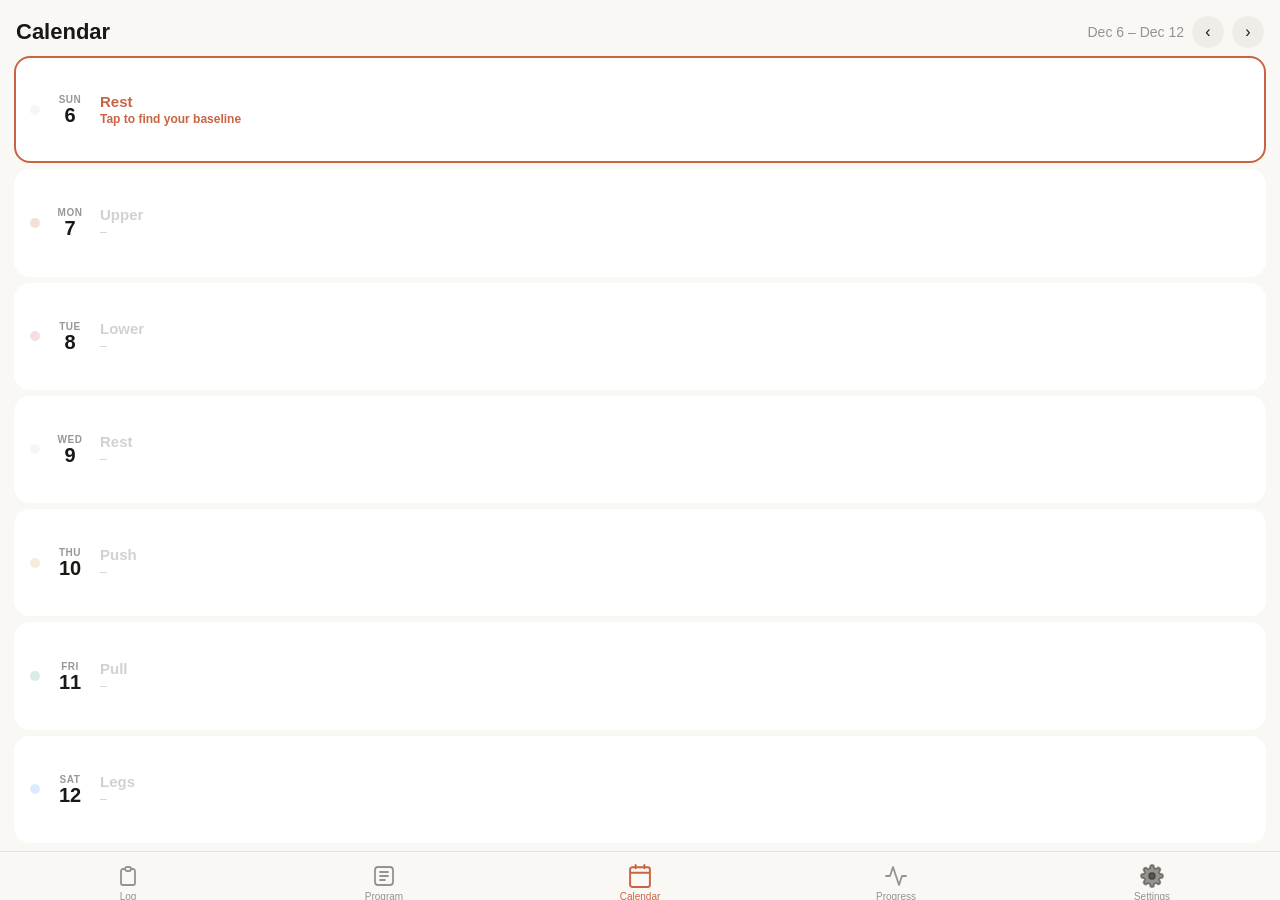
==== workout-app/index.html @ 788908d6 "Add workout PWA (v1.0) Co-Authored-By: Claude Sonnet 4.6 <noreply@anthropic.com>" ====
<!DOCTYPE html>
<html lang="en">
<head>
<meta charset="UTF-8"/>
<meta name="viewport" content="width=device-width,initial-scale=1,viewport-fit=cover"/>
<meta name="apple-mobile-web-app-capable" content="yes"/>
<meta name="apple-mobile-web-app-status-bar-style" content="black-translucent"/>
<meta name="apple-mobile-web-app-title" content="Lift"/>
<title>Lift</title>
<style>
:root{
  --bg:#1c1917;--s0:#262420;--s1:#262420;--s2:#302e2a;--s3:#3d3a36;
  --t1:#ece9e4;--t2:rgba(236,233,228,0.78);--t3:rgba(236,233,228,0.48);--t4:rgba(236,233,228,0.25);
  --accent:#c96442;--accent2:#a84e32;--green:#3a9e6e;--red:#d45a5a;--yellow:#c9a442;--blue:#5a95ff;
  --border:rgba(255,255,255,0.1);--divider:rgba(255,255,255,0.07);
  --tab-bg:rgba(24,22,19,0.96);
  --spring:cubic-bezier(0.32,0.72,0,1);
  --spring-bounce:cubic-bezier(0.34,1.56,0.64,1);
  --ease-out:cubic-bezier(0.25,0.46,0.45,0.94);
  --safe-top:env(safe-area-inset-top,44px);
  --safe-bot:env(safe-area-inset-bottom,34px);
  --tab:49px;
}
@media(prefers-color-scheme:light){:root{
  --bg:#faf8f5;--s0:#ffffff;--s1:#ffffff;--s2:#f0ede8;--s3:#e0dcd5;
  --t1:#1a1815;--t2:rgba(26,24,21,0.7);--t3:rgba(26,24,21,0.45);--t4:rgba(26,24,21,0.2);
  --border:rgba(0,0,0,0.09);--divider:rgba(0,0,0,0.07);
  --tab-bg:rgba(250,248,245,0.94);
}}
*,*::before,*::after{box-sizing:border-box;margin:0;padding:0;-webkit-tap-highlight-color:transparent}
html,body{height:100%;background:var(--bg);color:var(--t1);
  font-family:-apple-system,'Helvetica Neue',sans-serif;
  overscroll-behavior:none;touch-action:manipulation}

/* ── TAB BAR ── */
#tab-bar{position:fixed;bottom:0;left:0;right:0;
  height:calc(var(--tab) + var(--safe-bot));padding-bottom:var(--safe-bot);
  background:var(--tab-bg);backdrop-filter:blur(24px);-webkit-backdrop-filter:blur(24px);
  border-top:0.5px solid var(--border);
  display:flex;align-items:flex-start;padding-top:8px;z-index:100}
.tab{flex:1;display:flex;flex-direction:column;align-items:center;gap:3px;
  background:none;border:none;color:var(--t3);font-size:10px;font-family:inherit;
  cursor:pointer;padding:4px 0;transition:color 0.2s var(--ease-out)}
.tab.active{color:var(--accent)}
.tab svg{width:24px;height:24px;fill:currentColor;display:block;
  transition:transform 0.35s var(--spring-bounce)}
.tab.active svg{transform:scale(1.1)}

/* ── SECTIONS ── */
.section{display:none;position:fixed;inset:0;
  bottom:calc(var(--tab) + var(--safe-bot));
  overflow-y:auto;-webkit-overflow-scrolling:touch;
  padding-top:calc(var(--safe-top) + 8px)}
.section.active{display:block;animation:sectionIn 0.22s var(--ease-out) both}
@keyframes sectionIn{from{opacity:0;transform:translateY(4px)}to{opacity:1;transform:translateY(0)}}
#sec-calendar{overflow:hidden;display:none;flex-direction:column;
  padding:calc(var(--safe-top) + 12px) 0 8px}
#sec-calendar.active{display:flex}

/* ── PAGE HEADER ── */
.page-hdr{padding:4px 16px 10px;display:flex;align-items:center;justify-content:space-between}
.page-title{font-size:28px;font-weight:700;letter-spacing:-0.5px}
.icon-btn{background:var(--s2);border:none;color:var(--t1);
  width:32px;height:32px;border-radius:50%;font-size:16px;
  display:flex;align-items:center;justify-content:center;cursor:pointer;
  transition:transform 0.2s var(--spring-bounce),background 0.15s}
.icon-btn:active{transform:scale(0.88);background:var(--s3)}

/* ── CALENDAR ── */
#cal-header{display:flex;align-items:center;justify-content:space-between;padding:4px 16px 8px}
#cal-range{font-size:14px;color:var(--t3);font-weight:500}
#cal-cards{display:flex;flex-direction:column;gap:6px;flex:1;padding:0 14px}
.cal-day-card{background:var(--s1);border-radius:16px;padding:12px 14px;
  display:flex;align-items:center;gap:12px;cursor:pointer;position:relative;
  border:2px solid transparent;transition:border-color 0.15s;flex:1}
.cal-day-card.is-today-normal{border-color:var(--accent)}
.cal-day-card.is-past{opacity:0.5;cursor:default}
.cal-day-card.is-rest{opacity:0.45;cursor:default}

/* Pulsing baseline card */
.cal-day-card.is-today-baseline{
  border-color:var(--accent);
  animation:baselinePulse 2s var(--ease-out) infinite;
  cursor:pointer;
}
@keyframes baselinePulse{
  0%,100%{box-shadow:0 0 0 0 rgba(201,100,66,0.5)}
  50%{box-shadow:0 0 0 8px rgba(201,100,66,0)}
}
/* Pre-baseline cards are dimmed/blank */
.cal-day-card.pre-baseline .day-workout{color:var(--t4)}
.cal-day-card.pre-baseline .day-sub{color:var(--t4)}
.cal-day-card.pre-baseline .day-dot{opacity:0.2}

.day-dot{width:10px;height:10px;border-radius:50%;flex-shrink:0}
.dot-upper{background:var(--accent)}.dot-lower{background:var(--red)}
.dot-push{background:var(--yellow)}.dot-pull{background:var(--green)}
.dot-legs{background:var(--blue)}.dot-rest{background:var(--t4)}
.day-date{display:flex;flex-direction:column;align-items:center;min-width:36px}
.day-abbr{font-size:10px;font-weight:700;color:var(--t3);letter-spacing:0.05em}
.day-num{font-size:20px;font-weight:700;line-height:1}
.day-info{flex:1;min-width:0}
.day-workout{font-size:15px;font-weight:600}
.day-sub{font-size:12px;color:var(--t3);margin-top:2px}
.day-badge-row{display:flex;gap:5px;flex-shrink:0}
.wod-badge{font-size:11px;font-weight:700;padding:3px 8px;border-radius:20px;letter-spacing:0.03em}
.wod-upper{background:rgba(201,100,66,0.18);color:var(--accent)}
.wod-lower{background:rgba(212,90,90,0.15);color:var(--red)}
.wod-push{background:rgba(201,164,66,0.15);color:var(--yellow)}
.wod-pull{background:rgba(58,158,110,0.15);color:var(--green)}
.wod-legs{background:rgba(90,149,255,0.15);color:var(--blue)}
.done-chip{font-size:10px;font-weight:700;padding:3px 7px;border-radius:20px;
  background:rgba(58,158,110,0.15);color:var(--green)}

/* ── PROGRAM TAB ── */
.block-hdr{font-size:12px;font-weight:700;color:var(--t3);
  letter-spacing:0.06em;text-transform:uppercase;padding:10px 16px 4px}
.prog-day-row{background:var(--s1);border-radius:14px;margin:0 14px 8px;
  display:flex;align-items:center;padding:13px 15px;gap:12px;
  cursor:pointer;border:1.5px solid transparent}
.prog-day-row.active-day{border-color:var(--accent)}
.prog-day-icon{font-size:22px;width:38px;text-align:center;flex-shrink:0}
.prog-day-info{flex:1;min-width:0}
.prog-day-name{font-size:15px;font-weight:600}
.prog-day-meta{font-size:12px;color:var(--t3);margin-top:2px}
.week-scroll{display:flex;gap:6px;padding:8px 14px 10px;
  overflow-x:auto;-webkit-overflow-scrolling:touch;scrollbar-width:none}
.week-scroll::-webkit-scrollbar{display:none}
.week-pill{flex-shrink:0;padding:6px 14px;border-radius:20px;
  font-size:13px;font-weight:600;background:var(--s2);color:var(--t3);
  border:none;cursor:pointer;transition:all 0.15s}
.week-pill.active{background:var(--accent);color:#fff}
.week-pill.current-wk{outline:1.5px solid var(--accent)}

/* ── BASELINE WIZARD ── */
#baseline-overlay{
  position:fixed;inset:0;z-index:600;
  background:var(--bg);
  display:none;flex-direction:column;
  padding-top:var(--safe-top);padding-bottom:var(--safe-bot);
}
#baseline-overlay.open{display:flex}
#bz-top{display:flex;align-items:center;justify-content:space-between;
  padding:10px 18px 8px;border-bottom:0.5px solid var(--border);flex-shrink:0}
#bz-step-label{font-size:13px;font-weight:700;color:var(--t3);letter-spacing:0.05em;text-transform:uppercase}
#bz-close{background:var(--s2);color:var(--t2);border:none;
  padding:6px 14px;border-radius:20px;font-size:13px;font-weight:600;cursor:pointer}
#bz-progress-bar-bg{height:3px;background:var(--s3);flex-shrink:0}
#bz-progress-bar{height:3px;background:var(--accent);transition:width 0.4s var(--spring)}
#bz-body{flex:1;display:flex;flex-direction:column;overflow-y:auto;-webkit-overflow-scrolling:touch}

/* Intro screen */
#bz-intro{
  flex:1;display:flex;flex-direction:column;
  align-items:center;justify-content:center;
  padding:32px 28px;text-align:center;gap:0;
}
.bz-big-icon{font-size:72px;margin-bottom:20px}
.bz-intro-title{font-size:28px;font-weight:800;letter-spacing:-0.5px;margin-bottom:12px}
.bz-intro-sub{font-size:16px;color:var(--t2);line-height:1.55;margin-bottom:32px}
.bz-step-list{width:100%;display:flex;flex-direction:column;gap:10px;margin-bottom:32px;text-align:left}
.bz-step-item{display:flex;align-items:center;gap:12px;
  background:var(--s1);border-radius:14px;padding:13px 15px}
.bz-step-num{width:28px;height:28px;border-radius:50%;background:var(--accent);
  color:#fff;font-size:13px;font-weight:700;
  display:flex;align-items:center;justify-content:center;flex-shrink:0}
.bz-step-text{font-size:14px;font-weight:600}

/* Exercise test screen */
#bz-test{flex:1;display:flex;flex-direction:column;padding:20px 20px 0}
.bz-ex-icon{font-size:48px;margin-bottom:8px}
.bz-ex-name{font-size:26px;font-weight:800;letter-spacing:-0.5px;margin-bottom:6px}
.bz-ex-desc{font-size:14px;color:var(--t3);margin-bottom:20px;line-height:1.4}
.bz-ramp{background:var(--s1);border-radius:14px;padding:14px 15px;margin-bottom:16px}
.bz-ramp-title{font-size:12px;font-weight:700;color:var(--t3);text-transform:uppercase;
  letter-spacing:0.06em;margin-bottom:10px}
.bz-ramp-row{display:flex;justify-content:space-between;align-items:center;
  padding:6px 0;border-bottom:0.5px solid var(--divider);font-size:13px}
.bz-ramp-row:last-child{border-bottom:none}
.bz-ramp-set{color:var(--t3);font-weight:600}
.bz-ramp-load{color:var(--t2);font-weight:700}
.bz-max-label{font-size:14px;font-weight:700;color:var(--t2);margin-bottom:12px}
.bz-max-inputs{display:flex;gap:10px;margin-bottom:10px}
.bz-max-field{flex:1;display:flex;flex-direction:column;gap:4px}
.bz-max-field label{font-size:11px;font-weight:700;color:var(--t3);
  text-transform:uppercase;letter-spacing:0.06em;text-align:center}
.bz-max-input{
  background:var(--s2);border:2px solid transparent;border-radius:14px;
  padding:14px 10px;font-size:36px;font-weight:800;
  color:var(--t1);text-align:center;width:100%;
  font-family:inherit;-webkit-appearance:none;outline:none;
  transition:border-color 0.15s;font-variant-numeric:tabular-nums;
}
.bz-max-input:focus{border-color:var(--accent)}
.bz-max-input::placeholder{color:var(--t4)}
.bz-e1rm-result{
  background:rgba(201,100,66,0.1);border:1px solid rgba(201,100,66,0.25);
  border-radius:12px;padding:12px 15px;
  display:none;align-items:center;justify-content:space-between;
  margin-bottom:4px;
}
.bz-e1rm-result.show{display:flex}
.bz-e1rm-label{font-size:13px;color:var(--t2)}
.bz-e1rm-val{font-size:22px;font-weight:800;color:var(--accent)}
.bz-skip{font-size:13px;color:var(--t3);background:none;border:none;
  padding:10px 4px;cursor:pointer;text-decoration:underline;margin-top:4px}

/* Summary screen */
#bz-summary{flex:1;padding:20px 20px 0}
.bz-summary-title{font-size:24px;font-weight:800;margin-bottom:6px}
.bz-summary-sub{font-size:14px;color:var(--t3);margin-bottom:20px}
.bz-max-card{background:var(--s1);border-radius:14px;overflow:hidden;margin-bottom:14px}
.bz-max-row{display:flex;align-items:center;justify-content:space-between;
  padding:12px 15px;border-bottom:0.5px solid var(--divider)}
.bz-max-row:last-child{border-bottom:none}
.bz-max-ex{font-size:14px;font-weight:600}
.bz-max-nums{display:flex;align-items:baseline;gap:6px}
.bz-max-1rm{font-size:18px;font-weight:800;color:var(--accent)}
.bz-max-unit{font-size:12px;color:var(--t3)}
.bz-preview-title{font-size:14px;font-weight:700;color:var(--t3);
  text-transform:uppercase;letter-spacing:0.06em;margin-bottom:10px}
.bz-preview-card{background:var(--s1);border-radius:14px;overflow:hidden;margin-bottom:20px}
.bz-preview-row{display:flex;align-items:center;justify-content:space-between;
  padding:10px 15px;border-bottom:0.5px solid var(--divider);font-size:13px}
.bz-preview-row:last-child{border-bottom:none}
.bz-preview-ex{color:var(--t2)}
.bz-preview-wt{font-weight:700;color:var(--accent)}

/* Bottom CTA */
#bz-cta{padding:12px 20px;flex-shrink:0;border-top:0.5px solid var(--border)}
#bz-cta-btn{
  width:100%;padding:18px;border-radius:18px;
  background:var(--accent);color:#fff;font-size:18px;font-weight:800;
  border:none;cursor:pointer;
  transition:transform 0.15s var(--spring-bounce),background 0.1s;
  letter-spacing:0.02em;
}
#bz-cta-btn:active{transform:scale(0.97);background:var(--accent2)}
#bz-cta-btn.green{background:var(--green)}

/* ── LIVE WORKOUT ── */
#live-overlay{position:fixed;inset:0;z-index:500;background:var(--bg);
  display:none;flex-direction:column;padding-top:var(--safe-top)}
#live-overlay.open{display:flex}
#live-topbar{display:flex;align-items:center;justify-content:space-between;
  padding:10px 18px 8px;border-bottom:0.5px solid var(--border);flex-shrink:0}
#live-wod-label{font-size:13px;font-weight:700;color:var(--t3);letter-spacing:0.05em;text-transform:uppercase}
#live-elapsed{font-size:13px;color:var(--t3);font-variant-numeric:tabular-nums}
#live-end-btn{background:var(--s2);color:var(--t2);border:none;
  padding:6px 14px;border-radius:20px;font-size:13px;font-weight:600;cursor:pointer}
#live-progress-wrap{padding:10px 18px 6px;flex-shrink:0}
#live-progress-label{font-size:13px;color:var(--t3);margin-bottom:6px}
#live-progress-bar-bg{height:4px;background:var(--s3);border-radius:2px}
#live-progress-bar{height:4px;border-radius:2px;background:var(--accent);
  transition:width 0.4s var(--spring)}
#live-ex-name{font-size:22px;font-weight:700;padding:12px 20px 2px;line-height:1.2;flex-shrink:0}
#live-set-label{font-size:13px;color:var(--t3);padding:0 20px 8px;flex-shrink:0}

/* Weight/reps big inputs */
#live-inputs{flex:1;display:flex;flex-direction:column;
  align-items:center;justify-content:center;padding:0 20px}
.live-field-block{width:100%;display:flex;flex-direction:column;align-items:center;
  padding:14px 0;border-bottom:1px solid var(--divider)}
.live-field-block:last-child{border-bottom:none}
.live-field-label{font-size:12px;color:var(--t3);font-weight:700;
  text-transform:uppercase;letter-spacing:0.06em;margin-bottom:4px}
.live-big-input{font-size:72px;font-weight:800;letter-spacing:-2px;
  background:none;border:none;outline:none;color:var(--t1);
  width:100%;text-align:center;line-height:1;
  font-variant-numeric:tabular-nums;caret-color:var(--accent);-webkit-appearance:none}
.live-big-input::placeholder{color:var(--t4)}
.live-suggest{font-size:13px;color:var(--t3);margin-top:3px;min-height:18px;text-align:center}
.live-suggest b{color:var(--accent)}
.live-suggest .src-tag{font-size:10px;background:rgba(201,100,66,0.12);
  color:var(--accent);padding:2px 6px;border-radius:10px;margin-left:4px;font-weight:700}
.live-nudge-row{display:flex;margin-top:10px;width:100%;gap:6px}
.live-nudge{flex:1;padding:16px 0;
  background:var(--s2);color:var(--t1);font-size:18px;font-weight:700;
  border:none;border-radius:14px;cursor:pointer;
  transition:background 0.12s,transform 0.1s;font-family:inherit}
.live-nudge:active{background:var(--s3);transform:scale(0.95)}

/* Rest timer overlay */
#rest-overlay{position:absolute;inset:0;z-index:10;background:var(--bg);
  display:none;flex-direction:column;align-items:center;justify-content:center}
#rest-overlay.show{display:flex}
#rest-big-timer{font-size:110px;font-weight:800;letter-spacing:-4px;
  color:var(--accent);font-variant-numeric:tabular-nums;line-height:1}
#rest-next-ex{font-size:15px;color:var(--t3);margin-top:6px;margin-bottom:40px;text-align:center;padding:0 20px}
#rest-skip-btn{padding:16px 48px;border-radius:50px;
  background:var(--s2);color:var(--t2);font-size:17px;font-weight:700;border:none;cursor:pointer}
#rest-add-btn{margin-top:12px;padding:10px 28px;border-radius:50px;
  background:none;color:var(--t3);font-size:14px;font-weight:600;
  border:1px solid var(--border);cursor:pointer}

#live-nav-row{display:flex;align-items:center;justify-content:space-between;
  padding:0 20px 4px;flex-shrink:0}
.live-nav-btn{background:none;border:none;color:var(--t3);font-size:14px;font-weight:600;
  padding:8px 4px;cursor:pointer}
#live-done-wrap{padding:12px 20px;padding-bottom:calc(var(--safe-bot) + 12px);flex-shrink:0}
#live-done-btn{width:100%;padding:18px;border-radius:18px;
  background:var(--accent);color:#fff;font-size:18px;font-weight:800;
  border:none;cursor:pointer;
  transition:transform 0.15s var(--spring-bounce),background 0.1s;letter-spacing:0.02em}
#live-done-btn:active{transform:scale(0.96);background:var(--accent2)}
#live-done-btn.all-done{background:var(--green)}

/* ── LOG / PROGRESS / SETTINGS ── */
.log-entry{background:var(--s1);border-radius:16px;margin:0 14px 8px;cursor:pointer;overflow:hidden}
.log-entry-hdr{display:flex;align-items:center;justify-content:space-between;padding:13px 15px}
.log-entry-date{font-size:15px;font-weight:600}
.log-stats{padding:0 15px 11px;display:flex;gap:14px}
.log-stat{font-size:12px;color:var(--t3)}
.log-stat b{color:var(--t2);font-weight:600}
.pr-card{background:var(--s1);border-radius:16px;margin:0 14px 8px;overflow:hidden}
.pr-card-hdr{padding:13px 15px 6px;display:flex;align-items:baseline;justify-content:space-between}
.pr-ex-name{font-size:15px;font-weight:600}
.pr-best{font-size:13px;color:var(--accent);font-weight:700}
.pr-latest{font-size:12px;color:var(--t3);padding:0 15px 6px}
.pr-canvas-wrap{padding:0 10px 10px;height:80px}
canvas.pr-chart{width:100%;height:80px;display:block}
.settings-sec{margin:0 14px 16px}
.settings-lbl{font-size:12px;font-weight:700;color:var(--t3);
  text-transform:uppercase;letter-spacing:0.06em;padding:0 2px 6px}
.settings-card{background:var(--s1);border-radius:14px;overflow:hidden}
.settings-row{display:flex;align-items:center;padding:13px 15px;
  border-bottom:0.5px solid var(--divider);gap:10px}
.settings-row:last-child{border-bottom:none}
.settings-row-label{flex:1;font-size:15px}
.settings-row-val{font-size:14px;color:var(--t3)}

/* ── LOG DETAIL MODAL ── */
.modal-overlay{position:fixed;inset:0;z-index:300;
  background:rgba(0,0,0,0.55);backdrop-filter:blur(6px);-webkit-backdrop-filter:blur(6px);
  display:none;align-items:flex-end}
.modal-overlay.open{display:flex}
.modal-sheet{width:100%;background:var(--s1);border-radius:22px 22px 0 0;
  max-height:82vh;display:flex;flex-direction:column;
  padding-bottom:var(--safe-bot);
  transform:translateY(100%);transition:transform 0.32s var(--spring)}
.modal-overlay.open .modal-sheet{transform:none}
.modal-handle{width:36px;height:4px;border-radius:2px;background:var(--t4);margin:10px auto 6px;flex-shrink:0}
.modal-title{font-size:17px;font-weight:700;padding:6px 18px 10px;flex-shrink:0}
.modal-body{overflow-y:auto;-webkit-overflow-scrolling:touch;flex:1;padding:0 18px 10px}

/* ── MISC ── */
.empty{display:flex;flex-direction:column;align-items:center;
  padding:60px 24px;gap:10px;color:var(--t3);text-align:center}
.empty-icon{font-size:48px}
.empty-title{font-size:18px;font-weight:700;color:var(--t2)}
.empty-sub{font-size:14px;line-height:1.5}
.prog-bar-wrap{background:var(--s3);border-radius:4px;height:5px;margin:6px 0}
.prog-bar{height:5px;border-radius:4px;background:var(--accent);transition:width 0.4s var(--spring)}
#toast{position:fixed;bottom:calc(var(--tab) + var(--safe-bot) + 10px);
  left:50%;transform:translateX(-50%) translateY(16px);
  background:var(--s3);color:var(--t1);padding:10px 18px;border-radius:30px;
  font-size:14px;font-weight:600;opacity:0;transition:all 0.22s var(--spring);
  pointer-events:none;z-index:600;white-space:nowrap;
  box-shadow:0 4px 20px rgba(0,0,0,0.35)}
#toast.show{opacity:1;transform:translateX(-50%) translateY(0)}
*::-webkit-scrollbar{display:none}
</style>
</head>
<body>

<!-- CALENDAR TAB -->
<section id="sec-calendar" class="section active">
  <div id="cal-header">
    <span style="font-size:22px;font-weight:700">Calendar</span>
    <div style="display:flex;align-items:center;gap:8px">
      <span id="cal-range"></span>
      <button class="icon-btn" onclick="calNav(-1)">&#8249;</button>
      <button class="icon-btn" onclick="calNav(1)">&#8250;</button>
    </div>
  </div>
  <div id="cal-cards"></div>
</section>

<!-- PROGRAM TAB -->
<section id="sec-program" class="section">
  <div class="page-hdr">
    <div class="page-title">Program</div>
    <div style="font-size:12px;color:var(--t3)">Nippard Essentials</div>
  </div>
  <div class="week-scroll" id="week-scroll"></div>
  <div id="prog-body"></div>
</section>

<!-- LOG TAB -->
<section id="sec-log" class="section">
  <div class="page-hdr"><div class="page-title">History</div></div>
  <div id="log-list"></div>
</section>

<!-- PROGRESS TAB -->
<section id="sec-progress" class="section">
  <div class="page-hdr"><div class="page-title">Progress</div></div>
  <div id="progress-list"></div>
</section>

<!-- SETTINGS TAB -->
<section id="sec-settings" class="section">
  <div class="page-hdr"><div class="page-title">Settings</div></div>
  <div id="settings-body"></div>
</section>

<!-- ════ BASELINE WIZARD ════ -->
<div id="baseline-overlay">
  <div id="bz-top">
    <div id="bz-step-label">Baseline</div>
    <button id="bz-close" onclick="closeBaseline()">Cancel</button>
  </div>
  <div id="bz-progress-bar-bg"><div id="bz-progress-bar" style="width:0%"></div></div>
  <div id="bz-body">
    <!-- Intro -->
    <div id="bz-intro">
      <div class="bz-big-icon">🏋️</div>
      <div class="bz-intro-title">Find Your Baseline</div>
      <div class="bz-intro-sub">We'll test your strength on 6 key movements today. Once you max, every set in your program auto-fills with the right weight for your level.</div>
      <div class="bz-step-list">
        <div class="bz-step-item"><div class="bz-step-num">1</div><div class="bz-step-text">Chest Press</div></div>
        <div class="bz-step-item"><div class="bz-step-num">2</div><div class="bz-step-text">Squat</div></div>
        <div class="bz-step-item"><div class="bz-step-num">3</div><div class="bz-step-text">Hip Hinge</div></div>
        <div class="bz-step-item"><div class="bz-step-num">4</div><div class="bz-step-text">Vertical Pull</div></div>
        <div class="bz-step-item"><div class="bz-step-num">5</div><div class="bz-step-text">Shoulder Press</div></div>
        <div class="bz-step-item"><div class="bz-step-num">6</div><div class="bz-step-text">Row</div></div>
      </div>
    </div>
    <!-- Test step (populated by JS) -->
    <div id="bz-test" style="display:none"></div>
    <!-- Summary (populated by JS) -->
    <div id="bz-summary" style="display:none"></div>
  </div>
  <div id="bz-cta">
    <button id="bz-cta-btn" onclick="bzNext()">Let's Go</button>
  </div>
</div>

<!-- ════ LIVE WORKOUT ════ -->
<div id="live-overlay">
  <div id="live-topbar">
    <div>
      <div id="live-wod-label">Upper</div>
      <div id="live-elapsed">0:00</div>
    </div>
    <button id="live-end-btn" onclick="confirmEnd()">End</button>
  </div>
  <div id="live-progress-wrap">
    <div id="live-progress-label">Exercise 1/6 · Set 1/3</div>
    <div id="live-progress-bar-bg"><div id="live-progress-bar" style="width:0%"></div></div>
  </div>
  <div id="live-ex-name"></div>
  <div id="live-set-label"></div>
  <div id="live-inputs">
    <div class="live-field-block">
      <div class="live-field-label">Weight (lbs)</div>
      <input class="live-big-input" id="live-weight" type="number" inputmode="decimal" placeholder="0" onfocus="this.select()" oninput="renderPlates(this.value||this.placeholder)"/>
      <div class="live-suggest" id="weight-suggest"></div>
      <div class="live-nudge-row">
        <button class="live-nudge" onclick="nudgeWeight(-10)">−10</button>
        <button class="live-nudge" onclick="nudgeWeight(-5)">−5</button>
        <button class="live-nudge" onclick="nudgeWeight(5)">+5</button>
        <button class="live-nudge" onclick="nudgeWeight(10)">+10</button>
      </div>
      <div id="plate-graphic" style="width:100%;padding:10px 0 4px"></div>
    </div>
    <div class="live-field-block">
      <div class="live-field-label">Reps</div>
      <input class="live-big-input" id="live-reps" type="number" inputmode="numeric" placeholder="0" onfocus="this.select()"/>
      <div class="live-suggest" id="reps-suggest"></div>
    </div>
  </div>
  <div id="live-nav-row">
    <button class="live-nav-btn" onclick="liveSkipBack()">← Prev</button>
    <button class="live-nav-btn" onclick="liveSkipFwd()">Skip →</button>
  </div>
  <div id="live-done-wrap">
    <button id="live-done-btn" onclick="liveCompleteSet()">Log Set ✓</button>
  </div>
  <!-- Rest overlay inside live -->
  <div id="rest-overlay">
    <div id="rest-big-timer">1:30</div>
    <div id="rest-next-ex"></div>
    <button id="rest-skip-btn" onclick="skipRest()">Skip Rest</button>
    <button id="rest-add-btn" onclick="addRestTime(30)">+30 sec</button>
  </div>
</div>

<!-- LOG DETAIL MODAL -->
<div class="modal-overlay" id="log-modal" onclick="if(event.target===this)closeLogModal()">
  <div class="modal-sheet">
    <div class="modal-handle"></div>
    <div class="modal-title" id="log-modal-title">Workout</div>
    <div class="modal-body" id="log-modal-body"></div>
  </div>
</div>

<!-- TAB BAR -->
<nav id="tab-bar">
  <button class="tab" data-sec="sec-log" onclick="showSection('sec-log')">
    <svg viewBox="0 0 24 24"><path d="M9 5H7a2 2 0 00-2 2v12a2 2 0 002 2h10a2 2 0 002-2V7a2 2 0 00-2-2h-2M9 5a2 2 0 002 2h2a2 2 0 002-2M9 5a2 2 0 012-2h2a2 2 0 012 2" fill="none" stroke="currentColor" stroke-width="1.8" stroke-linecap="round" stroke-linejoin="round"/></svg>
    Log
  </button>
  <button class="tab" data-sec="sec-program" onclick="showSection('sec-program')">
    <svg viewBox="0 0 24 24"><rect x="3" y="3" width="18" height="18" rx="3" fill="none" stroke="currentColor" stroke-width="1.8"/><path d="M8 12h8M8 8h8M8 16h5" stroke="currentColor" stroke-width="1.8" stroke-linecap="round"/></svg>
    Program
  </button>
  <button class="tab active" data-sec="sec-calendar" onclick="showSection('sec-calendar')">
    <svg viewBox="0 0 24 24"><path d="M8 2v3M16 2v3M3 9h18M5 4h14a2 2 0 012 2v14a2 2 0 01-2 2H5a2 2 0 01-2-2V6a2 2 0 012-2z" fill="none" stroke="currentColor" stroke-width="1.8" stroke-linecap="round" stroke-linejoin="round"/></svg>
    Calendar
  </button>
  <button class="tab" data-sec="sec-progress" onclick="showSection('sec-progress')">
    <svg viewBox="0 0 24 24"><polyline points="22 12 18 12 15 21 9 3 6 12 2 12" fill="none" stroke="currentColor" stroke-width="1.8" stroke-linecap="round" stroke-linejoin="round"/></svg>
    Progress
  </button>
  <button class="tab" data-sec="sec-settings" onclick="showSection('sec-settings')">
    <svg viewBox="0 0 24 24" fill="none" stroke="currentColor" stroke-width="1.8" stroke-linecap="round" stroke-linejoin="round"><circle cx="12" cy="12" r="3"/><path d="M19.4 15a1.65 1.65 0 00.33 1.82l.06.06a2 2 0 010 2.83 2 2 0 01-2.83 0l-.06-.06a1.65 1.65 0 00-1.82-.33 1.65 1.65 0 00-1 1.51V21a2 2 0 01-4 0v-.09A1.65 1.65 0 009 19.4a1.65 1.65 0 00-1.82.33l-.06.06a2 2 0 01-2.83-2.83l.06-.06A1.65 1.65 0 004.68 15a1.65 1.65 0 00-1.51-1H3a2 2 0 010-4h.09A1.65 1.65 0 004.6 9a1.65 1.65 0 00-.33-1.82l-.06-.06a2 2 0 012.83-2.83l.06.06A1.65 1.65 0 009 4.68a1.65 1.65 0 001-1.51V3a2 2 0 014 0v.09a1.65 1.65 0 001 1.51 1.65 1.65 0 001.82-.33l.06-.06a2 2 0 012.83 2.83l-.06.06A1.65 1.65 0 0019.4 9a1.65 1.65 0 001.51 1H21a2 2 0 010 4h-.09a1.65 1.65 0 00-1.51 1z"/></svg>
    Settings
  </button>
</nav>

<div id="toast"></div>

<script>
// ══════════════════════════════════════════════════════
// PROGRAM DATA — Jeff Nippard Essentials 5×/week
// ══════════════════════════════════════════════════════
const PROGRAM=[
  {block:'Block 1',weeks:[1,2,3,4],days:{
    upper:[
      {n:'Flat DB Press',tag:'chest',sets:1,reps:'4-6',heavy:true,bo:{sets:1,reps:'8-10'},wu:3,rest:180,note:'Heavy compound. Full ROM, control the negative.'},
      {n:'2-Grip Lat Pulldown',tag:'back',sets:2,reps:'10-12',wu:2,rest:120},
      {n:'Seated DB Shoulder Press',tag:'shoulders',sets:2,reps:'12-15',wu:1,rest:120},
      {n:'Seated Cable Row',tag:'back',sets:2,reps:'10-12',drop:true,wu:1,rest:120,note:'Last set: drop ~50%, keep going.'},
      {n:'EZ Bar Skull Crusher',tag:'triceps',sets:2,reps:'12-15',wu:1,rest:0,ss:'EZ Bar Curl'},
      {n:'EZ Bar Curl',tag:'biceps',sets:2,reps:'12-15',rest:90},
    ],
    lower:[
      {n:'Hack Squat',tag:'quads',sets:1,reps:'4-6',heavy:true,bo:{sets:1,reps:'8-10'},wu:3,rest:180,note:'Heavy. Track weight week to week.'},
      {n:'Seated Hamstring Curl',tag:'hamstrings',sets:2,reps:'10-12',drop:true,wu:1,rest:120},
      {n:'Standing Calf Raise',tag:'calves',sets:2,reps:'12-15',wu:1,rest:0,ss:'Hanging Leg Raise'},
      {n:'Hanging Leg Raise',tag:'core',sets:2,reps:'12-15',rest:90},
    ],
    push:[
      {n:'Machine Shoulder Press',tag:'shoulders',sets:2,reps:'10-12',wu:2,rest:120},
      {n:'Cable Chest Press',tag:'chest',sets:2,reps:'12-15',drop:true,wu:1,rest:120},
      {n:'Triceps Pressdown',tag:'triceps',sets:2,reps:'12-15',drop:true,wu:1,rest:90},
      {n:'Close-Grip Push Up',tag:'triceps',sets:1,reps:'Max',wu:1,rest:90,note:'Elbows tight, as many as possible.'},
      {n:'DB Lateral Raise',tag:'shoulders',sets:2,reps:'10-12',wu:1,rest:90},
    ],
    pull:[
      {n:'1-Arm Half-Kneeling Lat Pulldown',tag:'back',sets:1,reps:'10-12',wu:1,rest:90,note:'Focus on lat squeeze, elbow tucked in.'},
      {n:'Weighted Pullup',tag:'back',sets:2,reps:'6-8',wu:2,rest:180},
      {n:'Pendlay Row',tag:'back',sets:2,reps:'8-10',wu:1,rest:120},
      {n:'Bayesian Cable Curl',tag:'biceps',sets:2,reps:'12-15',drop:true,wu:1,rest:90},
      {n:'Rope Facepull',tag:'rear delts',sets:2,reps:'15-20',wu:1,rest:90},
    ],
    legs:[
      {n:'Romanian Deadlift',tag:'hamstrings',sets:2,reps:'10-12',wu:2,rest:120,note:'Neutral spine, hips back, deep hamstring stretch.'},
      {n:'Leg Press',tag:'quads',sets:3,reps:'8-10',wu:2,rest:120},
      {n:'Leg Extension',tag:'quads',sets:2,reps:'12-15',drop:true,wu:1,rest:90},
      {n:'Seated Calf Raise',tag:'calves',sets:2,reps:'15-20',wu:1,rest:0,ss:'Cable Crunch'},
      {n:'Cable Crunch',tag:'core',sets:2,reps:'12-15',rest:90},
    ],
  }},
  {block:'Block 2',weeks:[5,6,7,8],days:{
    upper:[
      {n:'2-Grip Pullup',tag:'back',sets:1,reps:'4-6',heavy:true,bo:{sets:1,reps:'6-8'},wu:3,rest:180,note:'Add belt weight. Start with weaker grip.'},
      {n:'Weighted Dip',tag:'chest',sets:1,reps:'4-6',heavy:true,bo:{sets:1,reps:'8-10'},wu:2,rest:180,note:'Full ROM, chest leans slightly forward.'},
      {n:'Incline CS DB Row',tag:'back',sets:2,reps:'10-12',wu:1,rest:120},
      {n:'Standing DB Arnold Press',tag:'shoulders',sets:2,reps:'12-15',wu:1,rest:120,note:'Palms in at bottom, rotate out as you press.'},
      {n:'DB Incline Curl',tag:'biceps',sets:2,reps:'12-15',wu:1,rest:0,ss:'DB French Press'},
      {n:'DB French Press',tag:'triceps',sets:2,reps:'12-15',rest:90},
    ],
    lower:[
      {n:'Single-Leg Leg Press',tag:'quads',sets:1,reps:'6-8/leg',heavy:true,bo:{sets:1,reps:'10-12/leg'},wu:3,rest:180,note:'Start with weaker leg. High wide foot placement.'},
      {n:'Glute-Ham Raise',tag:'hamstrings',sets:1,reps:'10-12',wu:1,rest:90,note:'Sub: Lying leg curl if no GHR machine.'},
      {n:'Roman Chair Crunch',tag:'core',sets:2,reps:'12-15',wu:1,rest:0,ss:'Seated Calf Raise'},
      {n:'Seated Calf Raise',tag:'calves',sets:2,reps:'12-15',rest:90},
    ],
    push:[
      {n:'Machine Chest Press',tag:'chest',sets:2,reps:'8-10',wu:2,rest:120,note:'Squeeze your chest.'},
      {n:'Seated DB Shoulder Press',tag:'shoulders',sets:3,reps:'10-12',wu:2,rest:120},
      {n:'Cable Triceps Kickback',tag:'triceps',sets:2,reps:'12-15',drop:true,wu:1,rest:90,note:'Lock elbow behind torso, lean slightly forward.'},
      {n:'Close-Grip Push Up',tag:'triceps',sets:1,reps:'Max',rest:90},
      {n:'Cable Lateral Raise',tag:'shoulders',sets:2,reps:'12-15',wu:1,rest:90,note:'Lean away from cable.'},
    ],
    pull:[
      {n:'1-Arm Half-Kneeling Lat Pulldown',tag:'back',sets:1,reps:'10-12',wu:1,rest:90},
      {n:'T-Bar Row',tag:'back',sets:2,reps:'10-12',wu:2,rest:120,note:'Squeeze shoulder blades, avoid shrugging.'},
      {n:'Lat Pulldown',tag:'back',sets:3,reps:'8-10',drop:true,wu:2,rest:120},
      {n:'Reverse Pec Deck',tag:'rear delts',sets:2,reps:'12-15',drop:true,wu:1,rest:90},
      {n:'Spider Curl',tag:'biceps',sets:2,reps:'12-15',drop:true,wu:1,rest:90},
    ],
    legs:[
      {n:'DB Bulgarian Split Squat',tag:'quads',sets:3,reps:'10-12',wu:2,rest:120,note:'Start with weaker leg. Squat deep.'},
      {n:'DB Romanian Deadlift',tag:'hamstrings',sets:3,reps:'10-12',wu:2,rest:120},
      {n:'Goblet Squat',tag:'quads',sets:3,reps:'12-15',wu:1,rest:90},
      {n:'Leg Press Toe Press',tag:'calves',sets:2,reps:'15-20',wu:1,rest:0,ss:'Machine Crunch'},
      {n:'Machine Crunch',tag:'core',sets:2,reps:'12-15',rest:90},
    ],
  }},
  {block:'Block 3',weeks:[9,10,11,12],days:{
    upper:[
      {n:'Machine Chest Press',tag:'chest',sets:1,reps:'4-6',heavy:true,bo:{sets:1,reps:'8-10'},wu:3,rest:180,note:'Heavy + backoff. Squeeze chest.'},
      {n:'Machine Pulldown',tag:'back',sets:2,reps:'10-12',drop:true,wu:2,rest:120,note:'Elbows down and in.'},
      {n:'Cable Shoulder Press',tag:'shoulders',sets:2,reps:'12-15',drop:true,wu:1,rest:120,note:'Cables at shoulder height, torso upright.'},
      {n:'Helms DB Row',tag:'back',sets:2,reps:'10-12',wu:1,rest:120,note:'Elbows out and back at 45°.'},
      {n:'Overhead Cable Triceps Extension',tag:'triceps',sets:2,reps:'12-15',wu:1,rest:0,ss:'Cable EZ Curl'},
      {n:'Cable EZ Curl',tag:'biceps',sets:2,reps:'12-15',rest:90},
    ],
    lower:[
      {n:'Machine Squat',tag:'quads',sets:1,reps:'4-6',heavy:true,bo:{sets:1,reps:'8-10'},wu:3,rest:180},
      {n:'Nordic Ham Curl',tag:'hamstrings',sets:1,reps:'8-10',wu:1,rest:90,note:'Sub: Lying Leg Curl if no Nordic bench.'},
      {n:'Seated Calf Raise',tag:'calves',sets:2,reps:'10-12',wu:1,rest:0,ss:'Dead Bug (2-Arm 2-Leg)'},
      {n:'Dead Bug (2-Arm 2-Leg)',tag:'core',sets:2,reps:'10-12',rest:90,note:'Slow, lower back flat throughout.'},
    ],
    push:[
      {n:'Standing DB Arnold Press',tag:'shoulders',sets:2,reps:'10-12',wu:2,rest:120},
      {n:'Cable Chest Press',tag:'chest',sets:2,reps:'10-12',drop:true,wu:2,rest:120},
      {n:'DB Triceps Kickback',tag:'triceps',sets:2,reps:'10-12',drop:true,wu:1,rest:90},
      {n:'Close-Grip Push Up',tag:'triceps',sets:1,reps:'Max',rest:90},
      {n:'Machine Lateral Raise',tag:'shoulders',sets:2,reps:'10-12',wu:1,rest:90},
    ],
    pull:[
      {n:'1-Arm Half-Kneeling Lat Pulldown',tag:'back',sets:1,reps:'10-12',wu:1,rest:90},
      {n:'Neutral-Grip Lat Pulldown',tag:'back',sets:3,reps:'8-10',drop:true,wu:2,rest:120},
      {n:'Meadows Row',tag:'back',sets:2,reps:'10-12',wu:2,rest:120,note:'Brace non-working hand on knee.'},
      {n:'Inverse Zottman Curl',tag:'biceps',sets:2,reps:'10-12',drop:true,wu:1,rest:90,note:'Hammer on concentric, supinated on eccentric.'},
      {n:'Bent-Over Reverse DB Flye',tag:'rear delts',sets:2,reps:'15-20',wu:1,rest:90},
    ],
    legs:[
      {n:'Romanian Deadlift',tag:'hamstrings',sets:2,reps:'10-12',wu:2,rest:120},
      {n:'DB Walking Lunge',tag:'quads',sets:3,reps:'8-10',wu:2,rest:120,note:'Medium strides, minimize rear-leg push.'},
      {n:'Leg Extension',tag:'quads',sets:1,reps:'12-15',drop:true,wu:1,rest:90},
      {n:'Standing Calf Raise',tag:'calves',sets:2,reps:'15-20',wu:1,rest:0,ss:'Plate-Weighted Crunch'},
      {n:'Plate-Weighted Crunch',tag:'core',sets:2,reps:'12-15',rest:90,note:'Hold plate to chest, crunch hard.'},
    ],
  }},
];

// Mon=Upper Tue=Lower Wed=Rest Thu=Push Fri=Pull Sat=Legs Sun=Rest
const DOW_TYPE=['rest','upper','lower','rest','push','pull','legs'];
const TYPE_LABEL={upper:'Upper',lower:'Lower',push:'Push',pull:'Pull',legs:'Legs',rest:'Rest'};
const TYPE_DOT={upper:'dot-upper',lower:'dot-lower',push:'dot-push',pull:'dot-pull',legs:'dot-legs',rest:'dot-rest'};
const TYPE_BADGE={upper:'wod-upper',lower:'wod-lower',push:'wod-push',pull:'wod-pull',legs:'wod-legs'};
const TYPE_ICON={upper:'💪',lower:'🏋️',push:'⬆️',pull:'⬇️',legs:'🦵',rest:'😴'};

// ══════════════════════════════════════════════════════
// BASELINE — 6 key movements
// ══════════════════════════════════════════════════════
const BASELINE_TESTS=[
  {key:'chest',  name:'Chest Press',     icon:'🏋️',
   desc:'Use DB Bench Press, Machine Chest Press, or Weighted Dip — whichever is your primary chest movement.',
   ramp:['3 sets of 10 — empty bar or light DBs','3 sets of 5 — moderate weight (60%)','1–2 reps — ~80%']},
  {key:'squat',  name:'Squat',           icon:'🦵',
   desc:'Use Hack Squat, Machine Squat, Leg Press, or any squat variation you have access to.',
   ramp:['3 sets of 10 — light weight','3 sets of 5 — moderate weight','1–2 reps — ~80%']},
  {key:'hinge',  name:'Hip Hinge',       icon:'🔄',
   desc:'Use Romanian Deadlift or DB Deadlift. Focus on hamstring stretch, neutral spine.',
   ramp:['5 reps — very light','3 reps — moderate','1–2 reps — working weight']},
  {key:'pull',   name:'Vertical Pull',   icon:'⬇️',
   desc:'Use Lat Pulldown or Weighted Pullup. If pulling bodyweight, use bodyweight as your weight.',
   ramp:['10 reps — light (or warmup pullups)','5 reps — add weight','1–3 reps — near max']},
  {key:'shoulder',name:'Shoulder Press', icon:'☝️',
   desc:'Use DB Shoulder Press, Arnold Press, or Machine Shoulder Press.',
   ramp:['10 reps — light DBs','5 reps — heavier','3–5 reps — working weight']},
  {key:'row',    name:'Row',             icon:'🚣',
   desc:'Use Cable Row, T-Bar Row, Pendlay Row, or any horizontal row.',
   ramp:['10 reps — light','5 reps — moderate','3–5 reps — heavy']},
];

// How much of 1RM to use per rep target
const REPS_TO_PCT={
  '1':1.00,'2':0.95,'3':0.93,'4-6':0.875,'6-8':0.83,
  '6-8/leg':0.83,'10-12/leg':0.72,
  '8-10':0.775,'10-12':0.72,'12-15':0.665,'15-20':0.615,'Max':0.50,
};
function repsToPct(repsStr){
  if(!repsStr)return 0.72;
  const exact=REPS_TO_PCT[String(repsStr)];
  if(exact!==undefined)return exact;
  const m=String(repsStr).match(/(\d+)/);
  if(m){const r=parseInt(m[1]);return Math.max(0.5,1-r*0.025)}
  return 0.72;
}

// Map exercise name → baseline key
function exBaselineKey(name){
  const n=name.toLowerCase();
  if(n.includes('flat db')||n.includes('cable chest')||n.includes('weighted dip')||
     (n.includes('chest press')&&!n.includes('close'))||(n.includes('dip')&&!n.includes('tricep')))return'chest';
  if(n.includes('hack squat')||n.includes('machine squat')||n.includes('goblet')||
     n.includes('bulgarian')||n.includes('leg press')||n.includes('lunge')||n.includes('split squat'))return'squat';
  if(n.includes('romanian')||n.includes('rdl')||n.includes('deadlift')||
     n.includes('ham raise')||n.includes('nordic')||n.includes('hamstring curl')||n.includes('glute-ham'))return'hinge';
  if(n.includes('pulldown')||n.includes('pullup')||n.includes('pull-up')||
     n.includes('lat pull')||n.includes('chin'))return'pull';
  if(n.includes('shoulder press')||n.includes('arnold')||n.includes('overhead'))return'shoulder';
  if(n.includes('row')||n.includes('meadows'))return'row';
  // Derived
  if(n.includes('curl'))return'_pull_derived';
  if(n.includes('tricep')||n.includes('skull')||n.includes('pressdown')||n.includes('extension')||n.includes('kickback')||n.includes('push up'))return'_chest_derived';
  if(n.includes('lateral')||n.includes('facepull')||n.includes('rear')||n.includes('flye')||n.includes('pec deck'))return'_shoulder_derived';
  if(n.includes('calf'))return'_calf';
  return null;
}

// Get suggested weight from baseline 1RMs
function suggestFromBaseline(exName,repTarget,isHeavy){
  const bl=lsGet('wbaseline',null);
  if(!bl||!bl.maxes)return null;
  const m=bl.maxes;
  const key=exBaselineKey(exName);
  let base=null;
  if(key==='chest')base=m.chest;
  else if(key==='squat')base=m.squat;
  else if(key==='hinge')base=m.hinge;
  else if(key==='pull')base=m.pull;
  else if(key==='shoulder')base=m.shoulder;
  else if(key==='row')base=m.row;
  else if(key==='_pull_derived')base=m.pull?m.pull*0.32:null;
  else if(key==='_chest_derived')base=m.chest?m.chest*0.38:null;
  else if(key==='_shoulder_derived')base=m.shoulder?m.shoulder*0.35:null;
  if(!base)return null;
  const pct=repsToPct(repTarget);
  const raw=base*pct;
  const suggested=Math.floor((raw-45)/5)*5+45;
  return{weight:suggested,pct:Math.round(pct*100),key};
}

// Suggest weight: prefer log-based progressive overload → fall back to baseline
function suggestWeight(exName,repTarget,isHeavy){
  const logs=lsGet('wlogs',[]);
  // Look for most recent log for this exercise
  let lastW=null,lastR=null;
  for(let i=logs.length-1;i>=0;i--){
    const ex=logs[i].exercises?.find(e=>e.name===exName);
    if(ex&&ex.sets?.length){
      const best=ex.sets.reduce((b,s)=>s.weight>b.weight?s:b,ex.sets[0]);
      lastW=best.weight;lastR=best.reps;
      break;
    }
  }

  if(lastW){
    // Progressive overload from last session
    const {min,max}=parseReps(repTarget);
    const inc=isHeavy?5:2.5;
    let sugW=lastW,label=`Last: ${lastW}lb × ${lastR}`,src='log';
    if(min&&max&&lastR!==null){
      if(lastR>=max){sugW=lastW+inc;label=`↑ +${inc}lb (hit top of range last time)`;}
      else if(lastR>=min){label=`= Same as last session (${lastW}lb, ${lastR} reps)`;}
      else{sugW=Math.max(0,lastW-inc);label=`↓ −${inc}lb (below range last time)`;}
    }
    return{weight:sugW,label,src:'log'};
  }

  // Fall back to baseline %
  const bl=suggestFromBaseline(exName,repTarget,isHeavy);
  if(bl){
    return{weight:bl.weight,label:`${bl.pct}% of your baseline 1RM`,src:'baseline'};
  }
  return{weight:null,label:null,src:null};
}

function parseReps(str){
  if(!str||str==='Max')return{min:null,max:null};
  const m=String(str).match(/(\d+)\s*[-–]\s*(\d+)/);
  if(m)return{min:parseInt(m[1]),max:parseInt(m[2])};
  const n=parseInt(str)||null;
  return{min:n,max:n};
}

// ══════════════════════════════════════════════════════
// UTILS
// ══════════════════════════════════════════════════════
function lsGet(k,d){try{const v=localStorage.getItem(k);return v?JSON.parse(v):d}catch{return d}}
function lsSet(k,v){try{localStorage.setItem(k,JSON.stringify(v))}catch{}}
function d0(d){const x=new Date(d);x.setHours(0,0,0,0);return x}
function sameDay(a,b){return d0(a).getTime()===d0(b).getTime()}

// Baseline drives the rotation start — it IS the anchor date
function getBaselineDate(){
  const bl=lsGet('wbaseline',null);
  return bl?.date?d0(new Date(bl.date)):null;
}

function weekNum(date){
  const anchor=getBaselineDate();
  if(!anchor)return null;
  const diff=Math.floor((d0(date)-anchor)/86400000);
  if(diff<0)return null;
  const weekIdx=Math.floor(diff/7);
  return(weekIdx%12)+1;
}
function blockForWeek(w){return PROGRAM.find(b=>b.weeks.includes(w))||PROGRAM[0]}
function dayTypeForDate(d){return DOW_TYPE[d.getDay()]}
function fmtShort(d){return d.toLocaleDateString('en-US',{month:'short',day:'numeric'})}
function fmtFull(d){return d.toLocaleDateString('en-US',{weekday:'short',month:'short',day:'numeric'})}
function fmtTime(s){const m=Math.floor(s/60),sc=s%60;return m+':'+(sc<10?'0':'')+sc}
function calcE1RM(w,r){if(!w||!r)return 0;return Math.round(w*(1+r/30))}
function showToast(msg){
  const el=document.getElementById('toast');
  el.textContent=msg;el.classList.add('show');
  setTimeout(()=>el.classList.remove('show'),2200);
}
function hasBaseline(){return!!lsGet('wbaseline',null)?.maxes}

// ══════════════════════════════════════════════════════
// SECTION NAV
// ══════════════════════════════════════════════════════
function showSection(id){
  document.querySelectorAll('.section').forEach(s=>s.classList.remove('active'));
  document.getElementById(id).classList.add('active');
  document.querySelectorAll('.tab').forEach(b=>b.classList.remove('active'));
  document.querySelector(`.tab[data-sec="${id}"]`)?.classList.add('active');
  if(id==='sec-calendar')renderCalendar();
  if(id==='sec-program')renderProgram();
  if(id==='sec-log')renderLog();
  if(id==='sec-progress')renderProgress();
  if(id==='sec-settings')renderSettings();
}

// ══════════════════════════════════════════════════════
// TAB SWIPE
// ══════════════════════════════════════════════════════
const TAB_ORDER=['sec-log','sec-program','sec-calendar','sec-progress','sec-settings'];
function currentTabIdx(){
  const active=document.querySelector('.tab.active');
  return active?TAB_ORDER.indexOf(active.dataset.sec):2;
}
let _tabSwiping=false;
function setupTabSwipe(){
  let sx=0,sy=0,tracking=false,dirLocked=false;
  let wrap=null,curPane=null,nxtPane=null,nxtDir=0,nxtIdx=0;
  const W=()=>window.innerWidth;
  const tabH=`calc(var(--tab) + var(--safe-bot))`;

  function prepNext(dir){
    const idx=currentTabIdx();
    const ni=idx+dir;
    if(ni<0||ni>=TAB_ORDER.length)return false;
    nxtDir=dir;nxtIdx=ni;

    // Render next section content first
    const nid=TAB_ORDER[ni];
    if(nid==='sec-log')renderLog();
    else if(nid==='sec-program')renderProgram();
    else if(nid==='sec-calendar')renderCalendar();
    else if(nid==='sec-progress')renderProgress();
    else if(nid==='sec-settings')renderSettings();

    // Build a clipping wrapper — overflow:hidden prevents any paint bleed
    wrap=document.createElement('div');
    wrap.style.cssText=`position:fixed;inset:0;bottom:${tabH};overflow:hidden;z-index:50;`;

    function paneStyle(id,extra=''){
      const isCalendar=id==='sec-calendar';
      return `position:absolute;inset:0;background:var(--bg);`
        +(isCalendar
          ?`display:flex;flex-direction:column;padding:calc(var(--safe-top) + 12px) 0 8px;overflow:hidden;`
          :`overflow-y:auto;-webkit-overflow-scrolling:touch;`)
        +extra;
    }
    curPane=document.createElement('div');
    curPane.style.cssText=paneStyle(TAB_ORDER[idx]);
    curPane.innerHTML=document.getElementById(TAB_ORDER[idx]).innerHTML;

    nxtPane=document.createElement('div');
    nxtPane.style.cssText=paneStyle(nid,`transform:translateX(${dir>0?W():-W()}px);`);
    nxtPane.innerHTML=document.getElementById(nid).innerHTML;

    wrap.appendChild(curPane);
    wrap.appendChild(nxtPane);
    document.body.appendChild(wrap);
    _tabSwiping=true;
    return true;
  }

  function teardown(commit){
    const sp='transform 0.34s var(--spring)';
    const w=wrap,c=curPane,n=nxtPane,dir=nxtDir,ni=nxtIdx;
    wrap=null;curPane=null;nxtPane=null;
    if(commit){
      c.style.transition=sp;c.style.transform=`translateX(${dir>0?-W():W()}px)`;
      n.style.transition=sp;n.style.transform='translateX(0)';
      setTimeout(()=>{
        showSection(TAB_ORDER[ni]);
        w.remove();
        _tabSwiping=false;
      },360);
    } else {
      c.style.transition=sp;c.style.transform='translateX(0)';
      n.style.transition=sp;n.style.transform=`translateX(${dir>0?W():-W()}px)`;
      setTimeout(()=>{w.remove();_tabSwiping=false;},360);
    }
  }

  document.addEventListener('touchstart',e=>{
    if(_tabSwiping)return;
    if(e.target.closest('#sec-live')||e.target.closest('#tab-bar')||e.target.closest('button')||e.target.closest('input'))return;
    sx=e.touches[0].clientX;sy=e.touches[0].clientY;tracking=true;dirLocked=false;
  },{passive:true});

  document.addEventListener('touchmove',e=>{
    if(!tracking)return;
    const dx=e.touches[0].clientX-sx,dy=e.touches[0].clientY-sy;
    if(!dirLocked){
      if(Math.abs(dx)<6&&Math.abs(dy)<6)return;
      if(Math.abs(dy)>Math.abs(dx)){tracking=false;return;}
      const dir=dx<0?1:-1;
      if(!prepNext(dir)){tracking=false;return;}
      dirLocked=true;
    }
    if(!curPane)return;
    const dx2=e.touches[0].clientX-sx;
    curPane.style.transform=`translateX(${dx2}px)`;
    nxtPane.style.transform=`translateX(${(nxtDir>0?W():-W())+dx2}px)`;
  },{passive:true});

  const finish=e=>{
    if(!tracking)return;tracking=false;
    if(!dirLocked||!curPane)return;
    const dx=e.changedTouches[0].clientX-sx;
    teardown(Math.abs(dx)>W()*0.3&&Math.sign(dx)!==nxtDir);
  };
  document.addEventListener('touchend',finish,{passive:true});
  document.addEventListener('touchcancel',finish,{passive:true});
}

// ══════════════════════════════════════════════════════
// CALENDAR
// ══════════════════════════════════════════════════════
let calStart=null;
let _calSwiping=false,_calClone=null,_calDragDir=0;

function initCalStart(){
  calStart=d0(new Date());
  setupCalSwipe();
}

function buildCalWeek(container,relDir){
  const tempStart=new Date(calStart);
  tempStart.setDate(tempStart.getDate()+relDir*7);
  const today=d0(new Date());
  const hasBase=hasBaseline();
  const logs=lsGet('wlogs',[]);
  const ABBR=['SUN','MON','TUE','WED','THU','FRI','SAT'];

  Array.from({length:7},(_,i)=>{const d=new Date(tempStart);d.setDate(d.getDate()+i);return d}).forEach(day=>{
    const dayType=dayTypeForDate(day);
    const isRest=dayType==='rest';
    const isTod=sameDay(day,today);
    const isPast=d0(day)<today;
    const wk=weekNum(day);
    const isPreBase=!hasBase||(!wk&&!isRest);

    const done=!isRest&&logs.some(l=>{
      const ld=d0(new Date(l.date));
      return ld.getTime()===d0(day).getTime()&&l.dayType===dayType;
    });

    const card=document.createElement('div');
    let cardCls='cal-day-card';
    if(!hasBase){
      // No baseline yet — all blank/dimmed, today pulses
      cardCls+=isTod?' is-today-baseline pre-baseline':' pre-baseline';
      if(isPast&&!isTod)cardCls+=' is-past';
    }else{
      if(isTod)cardCls+=' is-today-normal';
      if(isRest)cardCls+=' is-rest';
      else if(isPast&&!isTod)cardCls+=' is-past';
    }
    card.className=cardCls;

    let workoutLabel=TYPE_LABEL[dayType]||'Rest';
    let subtitle='';
    let badge='';

    if(!hasBase){
      workoutLabel=isRest?'Rest':TYPE_LABEL[dayType];
      subtitle=isTod?'Find Your Baseline':'–';
    }else{
      if(isRest){subtitle='Rest & Recovery';}
      else if(wk){subtitle=`Week ${wk} · ${blockForWeek(wk).block}`;}
      else{subtitle='Pre-program';}
      if(!isRest&&!done&&wk){
        badge=`<span class="wod-badge ${TYPE_BADGE[dayType]||''}">${TYPE_LABEL[dayType]}</span>`;
      }
      if(done)badge='<span class="done-chip">Done ✓</span>';
    }

    if(!isRest&&(!hasBase||wk)){
      card.onclick=()=>{
        if(_calSwiping)return;
        if(!hasBase){openBaseline();return;}
        startWorkout(dayType,wk);
      };
    }

    card.innerHTML=`
      <div class="day-dot ${TYPE_DOT[dayType]}"></div>
      <div class="day-date">
        <span class="day-abbr">${ABBR[day.getDay()]}</span>
        <span class="day-num">${day.getDate()}</span>
      </div>
      <div class="day-info">
        <div class="day-workout" style="${isTod&&!hasBase?'color:var(--accent);font-weight:800':''}">${workoutLabel}</div>
        <div class="day-sub" style="${isTod&&!hasBase?'color:var(--accent)':''}">
          ${isTod&&!hasBase?'<b>Tap to find your baseline</b>':subtitle}
        </div>
      </div>
      <div class="day-badge-row">${badge}</div>`;

    container.appendChild(card);
  });
}

function setupCalSwipe(){
  const sec=document.getElementById('sec-calendar');
  let sx=0,sy=0,active=false,dirLocked=false,inner=null;
  sec.addEventListener('touchstart',e=>{
    if(e.target.closest('button'))return;
    sx=e.touches[0].clientX;sy=e.touches[0].clientY;active=true;dirLocked=false;
  },{passive:true});
  sec.addEventListener('touchmove',e=>{
    if(!active)return;
    const dx=e.touches[0].clientX-sx,dy2=e.touches[0].clientY-sy;
    if(!dirLocked){
      if(Math.abs(dy2)<6&&Math.abs(dx)<6)return;
      if(Math.abs(dx)>Math.abs(dy2)){active=false;return;}
      dirLocked=true;_calDragDir=dy2<0?1:-1;_calSwiping=true;
      const cards=document.getElementById('cal-cards');
      const h=cards.offsetHeight;
      // Wrap current cards in absolute inner panel
      inner=document.createElement('div');
      inner.style.cssText='position:absolute;inset:0;display:flex;flex-direction:column;gap:6px;padding:0 14px;';
      while(cards.firstChild)inner.appendChild(cards.firstChild);
      cards.appendChild(inner);
      // Build adjacent week clone
      _calClone=document.createElement('div');
      _calClone.style.cssText=`position:absolute;inset:0;display:flex;flex-direction:column;gap:6px;padding:0 14px;transform:translateY(${_calDragDir>0?h:-h}px);`;
      buildCalWeek(_calClone,_calDragDir);
      cards.appendChild(_calClone);
      // cards becomes the clip container
      cards.style.cssText='flex:1;position:relative;overflow:hidden;';
    }
    const h=document.getElementById('cal-cards').offsetHeight;
    inner.style.transform=`translateY(${dy2}px)`;
    _calClone.style.transform=`translateY(${dy2+(_calDragDir>0?h:-h)}px)`;
  },{passive:true});
  const finish=e=>{
    if(!active)return;active=false;
    if(!dirLocked){_calSwiping=false;return;}
    const dy=e.changedTouches[0].clientY-sy;
    const cards=document.getElementById('cal-cards');
    const h=cards.offsetHeight;
    const commit=Math.abs(dy)>h*0.25&&Math.sign(dy)!==_calDragDir;
    const sp='transform 0.36s var(--spring)';
    const dir=_calDragDir,cl=_calClone,inn=inner;
    if(commit){
      inn.style.transition=sp;inn.style.transform=`translateY(${dir>0?-h:h}px)`;
      cl.style.transition=sp;cl.style.transform='translateY(0)';
    }else{
      inn.style.transition=sp;inn.style.transform='translateY(0)';
      cl.style.transition=sp;cl.style.transform=`translateY(${dir>0?h:-h}px)`;
    }
    setTimeout(()=>requestAnimationFrame(()=>{
      cards.style.cssText='';
      cards.innerHTML='';
      if(commit){calStart=new Date(calStart);calStart.setDate(calStart.getDate()+dir*7);}
      renderCalendar();
      _calClone=null;_calDragDir=0;_calSwiping=false;inner=null;
    }),390);
  };
  sec.addEventListener('touchend',finish,{passive:true});
  sec.addEventListener('touchcancel',finish,{passive:true});
}

function calNav(dir){
  if(_calClone)return;
  calStart=new Date(calStart);calStart.setDate(calStart.getDate()+dir*7);
  renderCalendar();
}

function renderCalendar(){
  const cards=document.getElementById('cal-cards');
  const range=document.getElementById('cal-range');
  const days=Array.from({length:7},(_,i)=>{const d=new Date(calStart);d.setDate(d.getDate()+i);return d});
  range.textContent=`${fmtShort(days[0])} – ${fmtShort(days[6])}`;
  cards.innerHTML='';
  buildCalWeek(cards,0);
}

// ══════════════════════════════════════════════════════
// BASELINE WIZARD
// ══════════════════════════════════════════════════════
let BZ={step:-1,maxes:{}}; // step -1=intro, 0-5=tests, 6=summary

function openBaseline(){
  BZ={step:-1,maxes:{}};
  document.getElementById('baseline-overlay').classList.add('open');
  bzRender();
}
function closeBaseline(){
  document.getElementById('baseline-overlay').classList.remove('open');
}

function bzRender(){
  const total=BASELINE_TESTS.length;
  const intro=document.getElementById('bz-intro');
  const test=document.getElementById('bz-test');
  const summary=document.getElementById('bz-summary');
  const stepLabel=document.getElementById('bz-step-label');
  const ctaBtn=document.getElementById('bz-cta-btn');
  const progBar=document.getElementById('bz-progress-bar');

  intro.style.display='none';test.style.display='none';summary.style.display='none';

  if(BZ.step===-1){
    // Intro
    intro.style.display='flex';
    stepLabel.textContent='BASELINE';
    ctaBtn.textContent="Let's Go →";
    ctaBtn.className='';
    progBar.style.width='0%';
    document.getElementById('bz-close').style.display='';
  }else if(BZ.step<total){
    // Test step
    const t=BASELINE_TESTS[BZ.step];
    test.style.display='flex';
    stepLabel.textContent=`${BZ.step+1} OF ${total}`;
    progBar.style.width=`${((BZ.step)/total)*100}%`;
    ctaBtn.textContent=BZ.step<total-1?'Next Exercise →':'See My Results →';
    ctaBtn.className='';
    document.getElementById('bz-close').style.display='';

    test.innerHTML=`
      <div class="bz-ex-icon">${t.icon}</div>
      <div class="bz-ex-name">${t.name}</div>
      <div class="bz-ex-desc">${t.desc}</div>
      <div class="bz-ramp">
        <div class="bz-ramp-title">Warm-up progression</div>
        ${t.ramp.map((r,i)=>`<div class="bz-ramp-row">
          <span class="bz-ramp-set">Warm-up ${i+1}</span>
          <span class="bz-ramp-load">${r}</span>
        </div>`).join('')}
      </div>
      <div class="bz-max-label">Enter your working max (3–6 rep effort):</div>
      <div class="bz-max-inputs">
        <div class="bz-max-field">
          <input class="bz-max-input" id="bz-w" type="number" inputmode="decimal"
            placeholder="lbs" value="${BZ.maxes[t.key]||''}"
            oninput="bzCalcE1RM()" onfocus="this.select()"/>
          <label for="bz-w">Weight</label>
        </div>
        <div class="bz-max-field">
          <input class="bz-max-input" id="bz-r" type="number" inputmode="numeric"
            placeholder="reps" value=""
            oninput="bzCalcE1RM()" onfocus="this.select()"/>
          <label for="bz-r">Reps done</label>
        </div>
      </div>
      <div class="bz-e1rm-result" id="bz-e1rm">
        <span class="bz-e1rm-label">Estimated 1RM</span>
        <span class="bz-e1rm-val" id="bz-e1rm-val"></span>
      </div>
      <button class="bz-skip" onclick="bzSkip()">Skip this exercise</button>`;
  }else{
    // Summary
    test.style.display='none';summary.style.display='block';
    stepLabel.textContent='COMPLETE';
    progBar.style.width='100%';
    ctaBtn.textContent='Start My Program 🚀';
    ctaBtn.className='green';
    document.getElementById('bz-close').style.display='none';

    // Compute e1RMs
    const rows=BASELINE_TESTS.map(t=>{
      const w=BZ.maxes[t.key]?.weight,r=BZ.maxes[t.key]?.reps;
      const e1rm=w&&r?calcE1RM(w,r):null;
      BZ.maxes[t.key]={...BZ.maxes[t.key],e1rm};
      return{...t,weight:w,reps:r,e1rm};
    }).filter(t=>t.e1rm);

    // Preview week 1 working weights for day 1 (Upper)
    const upperEx=PROGRAM[0].days.upper;

    summary.innerHTML=`
      <div class="bz-summary-title">Your Baseline 💪</div>
      <div class="bz-summary-sub">These 1RMs will drive all your working weights.</div>
      <div class="bz-max-card">
        ${rows.map(r=>`<div class="bz-max-row">
          <div class="bz-max-ex">${r.icon} ${r.name}</div>
          <div class="bz-max-nums">
            <span class="bz-max-1rm">${r.e1rm}</span>
            <span class="bz-max-unit">lb e1RM</span>
          </div>
        </div>`).join('')}
      </div>
      <div class="bz-preview-title">Week 1 · Upper (preview)</div>
      <div class="bz-preview-card">
        ${upperEx.slice(0,4).map(ex=>{
          const s=suggestFromBaseline(ex.n,ex.heavy?ex.reps:ex.reps,ex.heavy);
          return`<div class="bz-preview-row">
            <span class="bz-preview-ex">${ex.n}</span>
            <span class="bz-preview-wt">${s?s.weight+' lb':'–'}</span>
          </div>`;
        }).join('')}
      </div>`;
  }
}

function bzCalcE1RM(){
  const w=parseFloat(document.getElementById('bz-w')?.value);
  const r=parseInt(document.getElementById('bz-r')?.value);
  const res=document.getElementById('bz-e1rm');
  const val=document.getElementById('bz-e1rm-val');
  if(w>0&&r>0){
    val.textContent=calcE1RM(w,r)+' lb';
    res.classList.add('show');
    BZ.maxes[BASELINE_TESTS[BZ.step].key]={weight:w,reps:r,e1rm:calcE1RM(w,r)};
  }else{
    res.classList.remove('show');
  }
}

function bzSkip(){BZ.step++;bzRender()}

function bzNext(){
  if(BZ.step===-1){BZ.step=0;bzRender();return;}
  if(BZ.step<BASELINE_TESTS.length){
    // Save current inputs if filled
    const w=parseFloat(document.getElementById('bz-w')?.value);
    const r=parseInt(document.getElementById('bz-r')?.value);
    if(w>0&&r>0){
      BZ.maxes[BASELINE_TESTS[BZ.step].key]={weight:w,reps:r,e1rm:calcE1RM(w,r)};
    }
    BZ.step++;bzRender();return;
  }
  // Save baseline
  const maxes={};
  BASELINE_TESTS.forEach(t=>{
    const m=BZ.maxes[t.key];
    if(m?.e1rm)maxes[t.key]=m.e1rm;
  });
  lsSet('wbaseline',{date:new Date().toISOString(),maxes});
  closeBaseline();
  renderCalendar();
  showToast('Baseline saved — let\'s get to work! 💪');
}

// ══════════════════════════════════════════════════════
// PROGRAM TAB
// ══════════════════════════════════════════════════════
let selectedWeek=1;
function renderProgram(){
  const cw=weekNum(new Date())||1;
  const scroll=document.getElementById('week-scroll');
  scroll.innerHTML=Array.from({length:12},(_,i)=>i+1).map(w=>
    `<button class="week-pill${w===selectedWeek?' active':''}${w===cw?' current-wk':''}" onclick="selectWeek(${w})">Wk ${w}</button>`
  ).join('');

  const body=document.getElementById('prog-body');
  const block=blockForWeek(selectedWeek);
  const today=d0(new Date());
  const logs=lsGet('wlogs',[]);
  const anchor=getBaselineDate();
  const monOffset=(selectedWeek-1)*7;
  const weekMon=anchor?new Date(anchor.getTime()+monOffset*86400000):new Date();

  let html=`<div class="block-hdr">${block.block} · Weeks ${block.weeks[0]}–${block.weeks[3]}</div>`;
  const ORDER=['upper','lower','rest','push','pull','legs','rest'];
  const DOW_LBL=['Mon','Tue','Wed','Thu','Fri','Sat','Sun'];
  ORDER.forEach((type,di)=>{
    const date=new Date(weekMon);date.setDate(date.getDate()+di);
    const isToday=sameDay(date,today);
    const isRest=type==='rest';
    const exList=isRest?[]:block.days[type]||[];
    const done=!isRest&&logs.some(l=>{
      const ld=d0(new Date(l.date));
      return ld.getTime()===d0(date).getTime()&&l.dayType===type;
    });
    html+=`<div class="prog-day-row${isToday?' active-day':''}" ${isRest?'':
      `onclick="startWorkout('${type}',${selectedWeek})"`}>
      <div class="prog-day-icon">${TYPE_ICON[type]}</div>
      <div class="prog-day-info">
        <div style="display:flex;align-items:center;gap:8px">
          <span class="prog-day-name">${DOW_LBL[di]} · ${TYPE_LABEL[type]}</span>
          ${isToday?'<span style="font-size:10px;font-weight:700;color:var(--accent);background:rgba(201,100,66,0.12);padding:2px 7px;border-radius:20px">TODAY</span>':''}
        </div>
        <div class="prog-day-meta">${isRest?'Rest & Recovery':`${exList.length} exercises · ${fmtShort(date)}`}</div>
      </div>
      ${done?'<span class="done-chip">Done ✓</span>':(isRest?'':'<span style="font-size:18px;color:var(--t4)">▶</span>')}
    </div>`;
    if(!isRest){
      html+=`<div style="margin:0 14px 4px">`;
      exList.forEach(ex=>{
        const totalSets=ex.sets+(ex.bo?1:0);
        const s=suggestFromBaseline(ex.n,ex.heavy?ex.reps:ex.reps,ex.heavy);
        html+=`<div style="display:flex;align-items:center;gap:8px;padding:5px 12px;
          border-left:2px solid var(--divider);margin-left:26px">
          <span style="font-size:13px;font-weight:600;flex:1;color:var(--t2)">${ex.n}</span>
          <span style="font-size:12px;color:var(--t3)">${totalSets}×${ex.reps}</span>
          ${s?`<span style="font-size:12px;color:var(--accent);font-weight:700">${s.weight}lb</span>`:''}
        </div>`;
      });
      html+=`</div><div style="height:4px"></div>`;
    }
  });
  body.innerHTML=html;
}
function selectWeek(w){selectedWeek=w;renderProgram()}

// ══════════════════════════════════════════════════════
// LIVE WORKOUT — Apple Watch style
// ══════════════════════════════════════════════════════
let LW=null;
let _elapsedInt=null,_restInt=null,_restSecs=0;

function flattenSets(dayType,week){
  const block=blockForWeek(week);
  const exs=block.days[dayType]||[];
  const flat=[];
  exs.forEach((ex,ei)=>{
    const total=ex.sets+(ex.bo?1:0);
    for(let si=0;si<total;si++){
      flat.push({exIdx:ei,setIdx:si,ex,totalSets:total,isBackoff:!!ex.bo&&si===total-1});
    }
  });
  return flat;
}

function startWorkout(dayType,week){
  if(!week||dayType==='rest')return;
  if(!hasBaseline()){openBaseline();return;}
  const block=blockForWeek(week);
  const exs=block.days[dayType]||[];
  const flat=flattenSets(dayType,week);
  const exStates=exs.map(ex=>{
    const total=ex.sets+(ex.bo?1:0);
    return{name:ex.n,sets:Array.from({length:total},()=>({weight:'',reps:'',done:false}))};
  });
  LW={dayType,week,block:block.block,exercises:exs,flat,exStates,cursor:0,startTime:Date.now()};
  document.getElementById('live-wod-label').textContent=TYPE_LABEL[dayType].toUpperCase()+' · WK '+week;
  document.getElementById('live-overlay').classList.add('open');
  if(_elapsedInt)clearInterval(_elapsedInt);
  _elapsedInt=setInterval(()=>{
    document.getElementById('live-elapsed').textContent=
      fmtTime(Math.floor((Date.now()-LW.startTime)/1000));
  },1000);
  renderLiveStep();
}

function renderLiveStep(){
  if(!LW)return;
  const {cursor,flat,exercises,exStates}=LW;
  if(cursor>=flat.length){
    document.getElementById('live-done-btn').textContent='Finish Workout 🏁';
    document.getElementById('live-done-btn').classList.add('all-done');
    document.getElementById('live-progress-label').textContent='All sets complete!';
    document.getElementById('live-progress-bar').style.width='100%';
    document.getElementById('live-ex-name').textContent='All done 🎉';
    document.getElementById('live-set-label').textContent='Tap Finish to save.';
    document.getElementById('live-inputs').style.display='none';
    document.getElementById('live-nav-row').style.display='none';
    return;
  }
  document.getElementById('live-inputs').style.display='';
  document.getElementById('live-nav-row').style.display='';
  const item=flat[cursor];
  const {ex,setIdx,isBackoff,totalSets}=item;
  const exIdx=exercises.indexOf(ex);
  const state=exStates[exIdx]?.sets[setIdx]||{};
  const pct=Math.round((cursor/flat.length)*100);
  document.getElementById('live-progress-bar').style.width=pct+'%';
  document.getElementById('live-progress-label').textContent=
    `Exercise ${exIdx+1}/${exercises.length} · Set ${setIdx+1}/${totalSets}`;
  document.getElementById('live-ex-name').textContent=ex.n;
  const repTarget=isBackoff&&ex.bo?ex.bo.reps:ex.reps;
  const setLbl=isBackoff?`Backoff set · Target: ${repTarget}`:
    `Set ${setIdx+1} of ${totalSets} · Target: ${repTarget}${ex.drop&&setIdx===totalSets-1?' + dropset':''}`;
  document.getElementById('live-set-label').textContent=
    setLbl+(ex.ss?` · SS w/ ${ex.ss}`:'');
  const {weight:sugW,label:sugLbl,src}=suggestWeight(ex.n,repTarget,ex.heavy&&!isBackoff);
  const wInp=document.getElementById('live-weight');
  const rInp=document.getElementById('live-reps');
  if(state.weight)wInp.value=state.weight;
  else{wInp.value='';wInp.placeholder=sugW?String(sugW):'0';}
  if(state.reps)rInp.value=state.reps;else rInp.value='';
  const srcTag=src==='baseline'?'<span class="src-tag">BASELINE</span>':
                src==='log'?'<span class="src-tag">LOG</span>':'';
  document.getElementById('weight-suggest').innerHTML=
    sugLbl?`<b>${sugLbl}</b>${srcTag}`:'';
  document.getElementById('reps-suggest').innerHTML=
    repTarget?`Target: <b>${repTarget} reps</b>`:'';
  renderPlates(state.weight||sugW||0);
  const doneBtn=document.getElementById('live-done-btn');
  doneBtn.textContent=cursor===flat.length-1?'Log Final Set ✓':'Log Set ✓';
  doneBtn.classList.remove('all-done');
}

function nudgeWeight(delta){
  const inp=document.getElementById('live-weight');
  const cur=parseFloat(inp.value)||parseFloat(inp.placeholder)||0;
  inp.value=Math.max(0,Math.round((cur+delta)*2)/2);
  if(LW){
    const item=LW.flat[LW.cursor];
    LW.exStates[LW.exercises.indexOf(item.ex)].sets[item.setIdx].weight=String(inp.value);
  }
  renderPlates(inp.value||inp.placeholder);
}

// ── PLATE CALCULATOR ──
const PLATE_DEF=[
  {w:45,color:'#c96442',h:66,thick:18},
  {w:35,color:'#c9a442',h:56,thick:15},
  {w:25,color:'#3a9e6e',h:46,thick:13},
  {w:10,color:'#5a95ff',h:36,thick:10},
  {w:5, color:'#9b5de5',h:27,thick:8},
  {w:2.5,color:'#888888',h:20,thick:6},
];

function calcPlatesPerSide(totalWeight){
  let rem=Math.round(((totalWeight-45)/2)*10)/10;
  if(rem<0)return[];
  const out=[];
  for(const p of PLATE_DEF){while(rem>=p.w-0.01){out.push(p);rem=Math.round((rem-p.w)*10)/10;}}
  return out;
}

function renderPlates(weight){
  const el=document.getElementById('plate-graphic');
  if(!el)return;
  const w=parseFloat(weight)||0;
  if(w<45){el.innerHTML='';return;}

  const plates=calcPlatesPerSide(w);
  const SVG_W=340,SVG_H=100;
  const barY=52; // vertical center of bar
  const gripH=12,sleevH=10,barShaftH=8;
  const midX=SVG_W/2;
  // Grip (knurled handle) — fixed width centered
  const GRIP=96,GAP=1,COL_W=8,COL_H=42,CAP_W=6,CAP_H=30;
  const gripL=midX-GRIP/2; // left edge of grip
  const gripR=midX+GRIP/2; // right edge of grip

  // Collars sit just outside the grip
  const colRL=gripR;           // right collar left edge
  const colLL=gripL-COL_W;    // left collar left edge

  // Plates: right side starts after right collar, left side starts before left collar
  let rX=colRL+COL_W;
  const slotsR=plates.map(p=>{const x=rX;rX+=p.thick+GAP;return{x,p};});
  const rSleeveEnd=rX+2;

  let lX=colLL;
  const slotsL=plates.map(p=>{lX-=p.thick+GAP;return{x:lX,p};});
  const lSleeveEnd=lX-2;

  let s=`<svg viewBox="0 0 ${SVG_W} ${SVG_H}" xmlns="http://www.w3.org/2000/svg" style="width:100%;display:block">`;

  // Sleeves (thin bar extending out from collar to end cap)
  s+=`<rect x="${lSleeveEnd}" y="${barY-sleevH/2}" width="${colLL-lSleeveEnd}" height="${sleevH}" rx="3" fill="#5a5855"/>`;
  s+=`<rect x="${colRL+COL_W}" y="${barY-sleevH/2}" width="${rSleeveEnd-(colRL+COL_W)}" height="${sleevH}" rx="3" fill="#5a5855"/>`;

  // Grip — taller, darker, with knurling
  s+=`<rect x="${gripL}" y="${barY-gripH/2}" width="${GRIP}" height="${gripH}" rx="4" fill="#4a4845"/>`;
  for(let x=gripL+7;x<gripR-4;x+=8){
    s+=`<rect x="${x}" y="${barY-gripH/2+1}" width="3" height="${gripH-2}" fill="#3a3835" rx="1"/>`;
  }
  // Grip end rings
  s+=`<rect x="${gripL-3}" y="${barY-gripH/2-1}" width="5" height="${gripH+2}" rx="2" fill="#666"/>`;
  s+=`<rect x="${gripR-2}" y="${barY-gripH/2-1}" width="5" height="${gripH+2}" rx="2" fill="#666"/>`;

  // Collars (silver clamps between grip and plates)
  s+=`<rect x="${colLL}" y="${barY-COL_H/2}" width="${COL_W}" height="${COL_H}" rx="3" fill="#d0d0d0"/>`;
  s+=`<rect x="${colRL}" y="${barY-COL_H/2}" width="${COL_W}" height="${COL_H}" rx="3" fill="#d0d0d0"/>`;
  // Collar bolt detail
  s+=`<circle cx="${colLL+COL_W/2}" cy="${barY}" r="2.5" fill="#aaa"/>`;
  s+=`<circle cx="${colRL+COL_W/2}" cy="${barY}" r="2.5" fill="#aaa"/>`;

  // End caps
  s+=`<rect x="${lSleeveEnd-CAP_W}" y="${barY-CAP_H/2}" width="${CAP_W}" height="${CAP_H}" rx="3" fill="#888"/>`;
  s+=`<rect x="${rSleeveEnd}" y="${barY-CAP_H/2}" width="${CAP_W}" height="${CAP_H}" rx="3" fill="#888"/>`;

  // Plates RIGHT (heaviest innermost = closest to collar)
  slotsR.forEach(({x,p})=>{
    s+=`<rect x="${x}" y="${barY-p.h/2}" width="${p.thick}" height="${p.h}" rx="3" fill="${p.color}"/>`;
  });
  // Plates LEFT (heaviest innermost = closest to collar, rightmost)
  slotsL.forEach(({x,p})=>{
    s+=`<rect x="${x}" y="${barY-p.h/2}" width="${p.thick}" height="${p.h}" rx="3" fill="${p.color}"/>`;
  });

  s+=`</svg>`;

  // Plate count tiles
  const counts={};plates.forEach(p=>{counts[p.w]=(counts[p.w]||0)+1;});
  const tiles=PLATE_DEF.filter(p=>counts[p.w]).map(p=>`
    <div style="display:flex;flex-direction:column;align-items:center;gap:4px">
      <div style="background:${p.color};color:#fff;font-size:${p.w===2.5?12:16}px;
        font-weight:800;width:44px;height:44px;border-radius:12px;
        display:flex;align-items:center;justify-content:center;
        font-family:-apple-system,sans-serif;letter-spacing:-0.5px;
        box-shadow:0 2px 8px rgba(0,0,0,0.28)">${p.w}</div>
      <div style="font-size:12px;color:var(--t3);font-weight:700">×${counts[p.w]}</div>
    </div>`).join('');

  el.innerHTML=s+`
    <div style="padding:4px 0 2px">
      <div style="font-size:10px;font-weight:700;color:var(--t4);text-transform:uppercase;
        letter-spacing:0.08em;text-align:center;margin-bottom:8px">Per side</div>
      <div style="display:flex;gap:10px;justify-content:center;flex-wrap:wrap">
        ${tiles||'<span style="color:var(--t3);font-size:13px">Bar only (45 lb)</span>'}
      </div>
    </div>`;
}

function liveCompleteSet(){
  if(!LW)return;
  if(LW.cursor>=LW.flat.length){finishWorkout();return;}
  const item=LW.flat[LW.cursor];
  const exIdx=LW.exercises.indexOf(item.ex);
  const state=LW.exStates[exIdx].sets[item.setIdx];
  const w=parseFloat(document.getElementById('live-weight').value)||
           parseFloat(document.getElementById('live-weight').placeholder)||0;
  const r=parseInt(document.getElementById('live-reps').value)||0;
  state.weight=w;state.reps=r;state.done=true;
  // Auto-carry weight to remaining sets if not set
  LW.exStates[exIdx].sets.slice(item.setIdx+1).forEach(s=>{if(!s.weight)s.weight=w;});
  LW.cursor++;
  const restSecs=item.ex.rest||90;
  if(restSecs>0&&LW.cursor<LW.flat.length){
    // Show what's next
    const next=LW.flat[LW.cursor];
    const nextLabel=next?next.ex.n+(next.setIdx===0?'':' set '+(next.setIdx+1)):'';
    document.getElementById('rest-next-ex').textContent=nextLabel?`Up next: ${nextLabel}`:'';
    startRestTimer(restSecs);
  }else{renderLiveStep();}
}

function liveSkipFwd(){if(!LW||LW.cursor>=LW.flat.length)return;LW.cursor++;renderLiveStep()}
function liveSkipBack(){if(!LW||LW.cursor<=0)return;LW.cursor--;renderLiveStep();stopRestTimer()}

function startRestTimer(secs){
  if(_restInt)clearInterval(_restInt);
  _restSecs=secs;
  document.getElementById('rest-overlay').classList.add('show');
  updateRestDisplay();
  _restInt=setInterval(()=>{
    _restSecs--;updateRestDisplay();
    if(_restSecs<=0){stopRestTimer();showToast('Rest done — next set!');renderLiveStep();}
  },1000);
}
function stopRestTimer(){if(_restInt)clearInterval(_restInt);document.getElementById('rest-overlay').classList.remove('show')}
function updateRestDisplay(){document.getElementById('rest-big-timer').textContent=fmtTime(_restSecs)}
function skipRest(){stopRestTimer();renderLiveStep()}
function addRestTime(s){_restSecs+=s;updateRestDisplay()}

function confirmEnd(){
  if(confirm('End workout? Completed sets will be saved.')){saveWorkout();closeLive();}
}
function finishWorkout(){saveWorkout();closeLive();showToast('Workout saved! 💪')}

function saveWorkout(){
  if(!LW)return;
  const entry={
    id:Date.now(),date:Date.now(),
    dayType:LW.dayType,week:LW.week,block:LW.block,
    durationSecs:Math.floor((Date.now()-LW.startTime)/1000),
    exercises:LW.exStates.map(es=>({
      name:es.name,
      sets:es.sets.filter(s=>s.done).map(s=>({reps:parseInt(s.reps)||0,weight:parseFloat(s.weight)||0}))
    })).filter(e=>e.sets.length>0)
  };
  const logs=lsGet('wlogs',[]);logs.push(entry);lsSet('wlogs',logs);
}
function closeLive(){
  if(_elapsedInt)clearInterval(_elapsedInt);
  stopRestTimer();
  document.getElementById('live-overlay').classList.remove('open');
  document.getElementById('live-done-btn').classList.remove('all-done');
  document.getElementById('live-done-btn').textContent='Log Set ✓';
  LW=null;
  renderCalendar();
  if(document.getElementById('sec-program').classList.contains('active'))renderProgram();
}

// ══════════════════════════════════════════════════════
// LOG TAB
// ══════════════════════════════════════════════════════
function renderLog(){
  const logs=lsGet('wlogs',[]);
  const el=document.getElementById('log-list');
  if(!logs.length){
    el.innerHTML=`<div class="empty"><div class="empty-icon">📋</div>
      <div class="empty-title">No workouts yet</div>
      <div class="empty-sub">Complete your first workout and it will show here.</div></div>`;return;
  }
  el.innerHTML=[...logs].sort((a,b)=>b.date-a.date).map(log=>{
    const sets=log.exercises?.reduce((s,e)=>s+(e.sets?.length||0),0)||0;
    const vol=log.exercises?.reduce((s,e)=>s+(e.sets?.reduce((s2,s)=>s2+(s.weight*s.reps),0)||0),0)||0;
    return`<div class="log-entry">
      <div class="log-entry-hdr" onclick="openLog(${log.id})" style="cursor:pointer">
        <div>
          <div class="log-entry-date">${fmtFull(new Date(log.date))}</div>
          <div style="margin-top:3px;display:flex;align-items:center;gap:6px">
            <span class="wod-badge ${TYPE_BADGE[log.dayType]||''}" style="font-size:10px">${TYPE_LABEL[log.dayType]||log.dayType}</span>
            <span style="font-size:12px;color:var(--t3)">Wk ${log.week} · ${log.block}</span>
          </div>
        </div>
        <div style="display:flex;align-items:center;gap:10px">
          <div style="text-align:right">
            <div style="font-size:15px;font-weight:700">${fmtTime(log.durationSecs||0)}</div>
            <div style="font-size:11px;color:var(--t3)">duration</div>
          </div>
          <button onclick="event.stopPropagation();deleteLog(${log.id})"
            style="background:rgba(212,90,90,0.12);border:none;color:var(--red);
            width:32px;height:32px;border-radius:50%;font-size:16px;cursor:pointer;
            display:flex;align-items:center;justify-content:center;flex-shrink:0">🗑</button>
        </div>
      </div>
      <div class="log-stats" onclick="openLog(${log.id})" style="cursor:pointer">
        <span class="log-stat"><b>${sets}</b> sets</span>
        <span class="log-stat"><b>${Math.round(vol).toLocaleString()}</b> lb vol</span>
        <span class="log-stat"><b>${log.exercises?.length||0}</b> exercises</span>
      </div>
    </div>`;
  }).join('');
}
function deleteLog(id){
  if(!confirm('Delete this workout log?'))return;
  lsSet('wlogs',lsGet('wlogs',[]).filter(l=>l.id!==id));
  renderLog();renderCalendar();showToast('Workout deleted');
}
function openLog(id){
  const log=lsGet('wlogs',[]).find(l=>l.id===id);if(!log)return;
  document.getElementById('log-modal-title').textContent=TYPE_LABEL[log.dayType]+' · '+fmtFull(new Date(log.date));
  document.getElementById('log-modal-body').innerHTML=(log.exercises||[]).map(ex=>`
    <div style="margin-bottom:14px">
      <div style="font-size:14px;font-weight:700;margin-bottom:6px;color:var(--t2)">${ex.name}</div>
      ${(ex.sets||[]).map((s,i)=>{const e=calcE1RM(s.weight,s.reps);
        return`<div style="display:flex;gap:10px;padding:6px 0;border-bottom:1px solid var(--divider);font-size:13px">
          <span style="color:var(--t4);width:44px">Set ${i+1}</span>
          <span style="font-weight:700">${s.weight} lb</span>
          <span style="color:var(--t3)">× ${s.reps} reps</span>
          ${e?`<span style="color:var(--t3);margin-left:auto">e1RM ${e}</span>`:''}
        </div>`;}).join('')}
    </div>`).join('');
  document.getElementById('log-modal').classList.add('open');
}
function closeLogModal(){document.getElementById('log-modal').classList.remove('open')}

// ══════════════════════════════════════════════════════
// PROGRESS TAB
// ══════════════════════════════════════════════════════
function renderProgress(){
  const logs=lsGet('wlogs',[]);
  const el=document.getElementById('progress-list');
  if(!logs.length){
    el.innerHTML=`<div class="empty"><div class="empty-icon">📈</div>
      <div class="empty-title">No data yet</div>
      <div class="empty-sub">Log workouts to see PR graphs and estimated 1RMs.</div></div>`;return;
  }
  const exMap={};
  logs.forEach(l=>l.exercises?.forEach(ex=>ex.sets?.forEach(s=>{
    if(s.weight>0&&s.reps>0){
      if(!exMap[ex.name])exMap[ex.name]=[];
      exMap[ex.name].push({date:l.date,weight:s.weight,reps:s.reps,e1rm:calcE1RM(s.weight,s.reps)});
    }
  })));
  const names=Object.keys(exMap).sort((a,b)=>exMap[b].length-exMap[a].length);
  el.innerHTML=names.map(name=>{
    const pts=exMap[name].sort((a,b)=>a.date-b.date);
    const best=Math.max(...pts.map(p=>p.e1rm));
    const latest=pts[pts.length-1];
    const cid='c_'+name.replace(/\W+/g,'_');
    return`<div class="pr-card">
      <div class="pr-card-hdr">
        <div class="pr-ex-name">${name}</div>
        <div style="display:flex;align-items:center;gap:8px">
          <div class="pr-best">e1RM ${best} lb</div>
          <button onclick="deleteProgress(${JSON.stringify(name)})"
            style="background:rgba(212,90,90,0.12);border:none;color:var(--red);
            width:28px;height:28px;border-radius:50%;font-size:14px;cursor:pointer;
            display:flex;align-items:center;justify-content:center;flex-shrink:0">🗑</button>
        </div>
      </div>
      <div class="pr-latest">Latest: ${latest.weight}lb × ${latest.reps} · ${pts.length} pts</div>
      <div class="pr-canvas-wrap"><canvas class="pr-chart" id="${cid}"></canvas></div>
    </div>`;
  }).join('');
  requestAnimationFrame(()=>{
    names.forEach(name=>{
      drawChart('c_'+name.replace(/\W+/g,'_'),exMap[name].sort((a,b)=>a.date-b.date).map(p=>p.e1rm));
    });
  });
}
function drawChart(id,values){
  const canvas=document.getElementById(id);if(!canvas||values.length<2)return;
  const dpr=window.devicePixelRatio||1,W=canvas.offsetWidth,H=80;
  canvas.width=W*dpr;canvas.height=H*dpr;
  const ctx=canvas.getContext('2d');ctx.scale(dpr,dpr);
  const pad=6,min=Math.min(...values)*0.95,max=Math.max(...values)*1.03,range=max-min||1;
  const pts=values.map((v,i)=>({
    x:pad+(i/(values.length-1))*(W-pad*2),
    y:H-pad-(((v-min)/range)*(H-pad*2))
  }));
  const grad=ctx.createLinearGradient(0,0,0,H);
  grad.addColorStop(0,'rgba(201,100,66,0.28)');grad.addColorStop(1,'rgba(201,100,66,0)');
  ctx.fillStyle=grad;ctx.beginPath();ctx.moveTo(pts[0].x,H);
  pts.forEach(p=>ctx.lineTo(p.x,p.y));ctx.lineTo(pts[pts.length-1].x,H);ctx.closePath();ctx.fill();
  ctx.strokeStyle='#c96442';ctx.lineWidth=2;ctx.lineJoin='round';
  ctx.beginPath();pts.forEach((p,i)=>i===0?ctx.moveTo(p.x,p.y):ctx.lineTo(p.x,p.y));ctx.stroke();
  pts.forEach(p=>{ctx.fillStyle='#c96442';ctx.beginPath();ctx.arc(p.x,p.y,3,0,Math.PI*2);ctx.fill();});
}

// ══════════════════════════════════════════════════════
// SETTINGS
// ══════════════════════════════════════════════════════
function renderSettings(){
  const logs=lsGet('wlogs',[]);
  const bl=lsGet('wbaseline',null);
  const cw=weekNum(new Date())||'–';
  const progPct=typeof cw==='number'?Math.round((cw/12)*100):0;
  const blDate=bl?.date?fmtFull(new Date(bl.date)):'Not set';
  const maxes=bl?.maxes||{};
  document.getElementById('settings-body').innerHTML=`
    <div class="settings-sec">
      <div class="settings-lbl">Current Status</div>
      <div class="settings-card">
        <div class="settings-row">
          <div style="flex:1">
            <div style="font-size:15px;font-weight:600">Week ${cw} of 12 <span style="font-weight:400;color:var(--t3)">(repeating)</span></div>
            <div class="prog-bar-wrap"><div class="prog-bar" style="width:${progPct}%"></div></div>
          </div>
        </div>
        <div class="settings-row">
          <div class="settings-row-label">Baseline date</div>
          <div class="settings-row-val">${blDate}</div>
        </div>
        <div class="settings-row">
          <div class="settings-row-label">Workouts logged</div>
          <div class="settings-row-val" style="color:var(--accent);font-weight:700">${logs.length}</div>
        </div>
      </div>
    </div>
    ${bl?.maxes?`<div class="settings-sec">
      <div class="settings-lbl">Your 1RMs</div>
      <div class="settings-card">
        ${BASELINE_TESTS.filter(t=>maxes[t.key]).map(t=>`
          <div class="settings-row">
            <div class="settings-row-label">${t.icon} ${t.name}</div>
            <div class="settings-row-val" style="color:var(--accent);font-weight:700">${maxes[t.key]} lb</div>
          </div>`).join('')}
        <div class="settings-row" onclick="resetBaseline()" style="cursor:pointer">
          <div class="settings-row-label" style="color:var(--yellow)">Re-test baseline</div>
          <div>↻</div>
        </div>
      </div>
    </div>`:''}
    <div class="settings-sec">
      <div class="settings-lbl">Data</div>
      <div class="settings-card">
        <div class="settings-row" onclick="exportLogs()" style="cursor:pointer">
          <div class="settings-row-label">Export workout data</div><div>↗</div>
        </div>
        <div class="settings-row" onclick="resetEverything()" style="cursor:pointer">
          <div class="settings-row-label" style="color:var(--red)">Reset everything — start over</div>
          <div style="color:var(--red)">↺</div>
        </div>
      </div>
    </div>
    <div class="settings-sec">
      <div class="settings-lbl">About</div>
      <div class="settings-card">
        <div class="settings-row">
          <div class="settings-row-label">Program</div>
          <div class="settings-row-val" style="text-align:right">Jeff Nippard<br>Essentials 5×/wk</div>
        </div>
        <div class="settings-row">
          <div class="settings-row-label">Version</div>
          <div id="version-badge" class="settings-row-val">v1.0</div>
        </div>
      </div>
    </div>`;
}
function resetBaseline(){if(confirm('Re-test your baseline? This will open the wizard again.')){openBaseline();}}
function exportLogs(){
  const b=new Blob([JSON.stringify({baseline:lsGet('wbaseline',null),logs:lsGet('wlogs',[])},null,2)],{type:'application/json'});
  const a=document.createElement('a');a.href=URL.createObjectURL(b);a.download='lift-data.json';a.click();
}
function deleteProgress(name){
  if(!confirm(`Delete all logged data for ${name}?`))return;
  const logs=lsGet('wlogs',[]).map(l=>({
    ...l,exercises:(l.exercises||[]).filter(e=>e.name!==name)
  })).filter(l=>(l.exercises||[]).length>0);
  lsSet('wlogs',logs);renderProgress();showToast('Exercise data deleted');
}
function resetEverything(){
  if(confirm('Reset everything? This clears your maxes and all logs — the app will return to the "Find Your Baseline" state.')){
    localStorage.removeItem('wbaseline');localStorage.removeItem('wlogs');
    renderCalendar();renderSettings();renderLog();renderProgress();showToast('Reset complete');
    showSection('sec-calendar');
  }
}
function clearAll(){
  if(confirm('Clear ALL data including baseline and logs? Cannot be undone.')){
    localStorage.removeItem('wbaseline');localStorage.removeItem('wlogs');
    renderCalendar();renderSettings();showToast('All data cleared');
  }
}

// ══════════════════════════════════════════════════════
// INIT
// ══════════════════════════════════════════════════════
selectedWeek=weekNum(new Date())||1;
initCalStart();
renderCalendar();
setupTabSwipe();
</script>
</body>
</html>
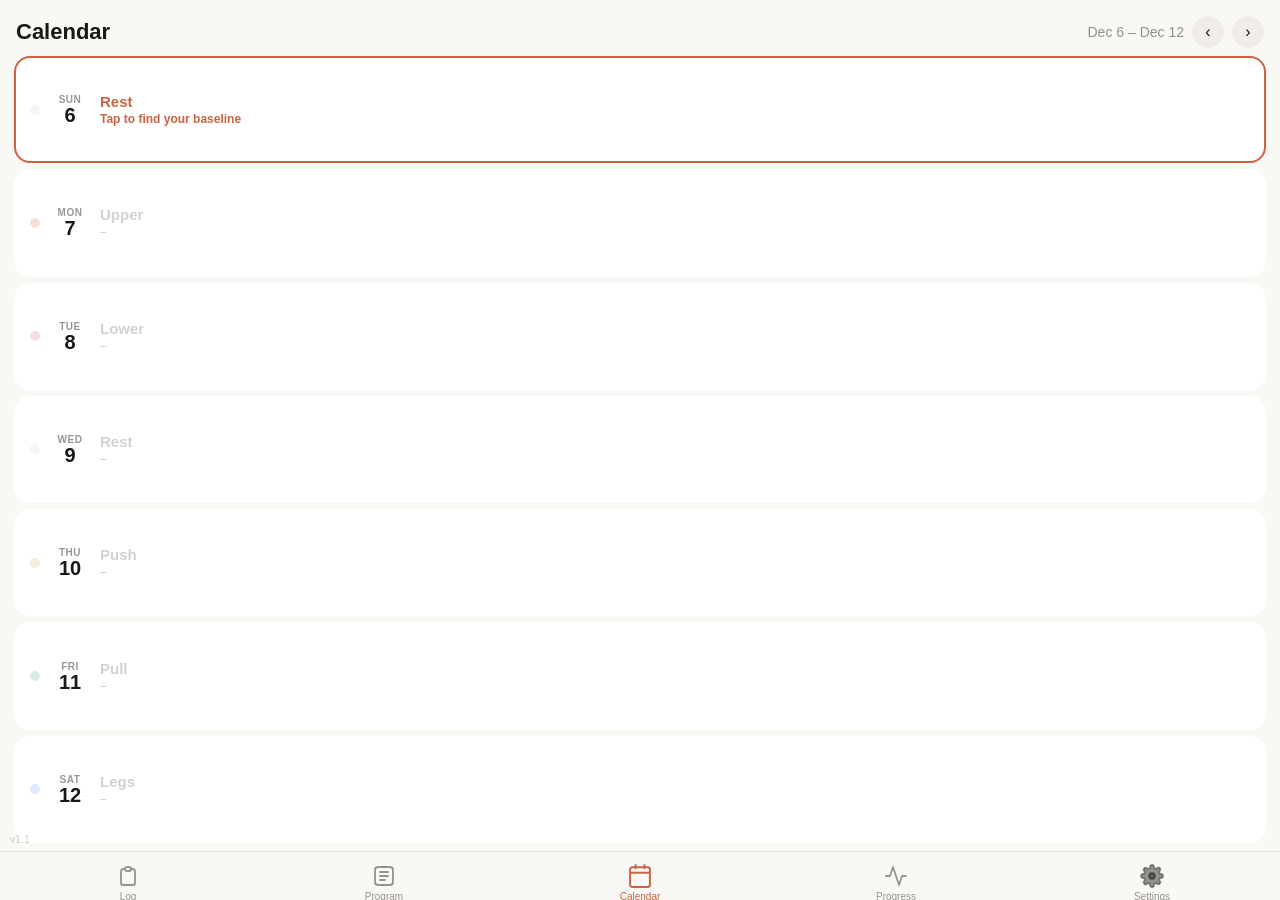
==== commit 279d49bd: "Add version marker in bottom-left corner (v1.1) Co-Authored-By: Claude Sonnet 4.6 <noreply@anthropic" ====
--- a/workout-app/index.html
+++ b/workout-app/index.html
@@ -5,8 +5,8 @@
 <meta name="viewport" content="width=device-width,initial-scale=1,viewport-fit=cover"/>
 <meta name="apple-mobile-web-app-capable" content="yes"/>
 <meta name="apple-mobile-web-app-status-bar-style" content="black-translucent"/>
-<meta name="apple-mobile-web-app-title" content="Lift"/>
-<title>Lift</title>
+<meta name="apple-mobile-web-app-title" content="LiftPlan"/>
+<title>LiftPlan</title>
 <style>
 :root{
   --bg:#1c1917;--s0:#262420;--s1:#262420;--s2:#302e2a;--s3:#3d3a36;
@@ -520,6 +520,7 @@
 </nav>
 
 <div id="toast"></div>
+<div id="version-corner" style="position:fixed;bottom:calc(var(--tab) + var(--safe-bot) + 6px);left:10px;font-size:10px;color:var(--t4);z-index:99;pointer-events:none;letter-spacing:0.03em">v1.1</div>
 
 <script>
 // ══════════════════════════════════════════════════════
